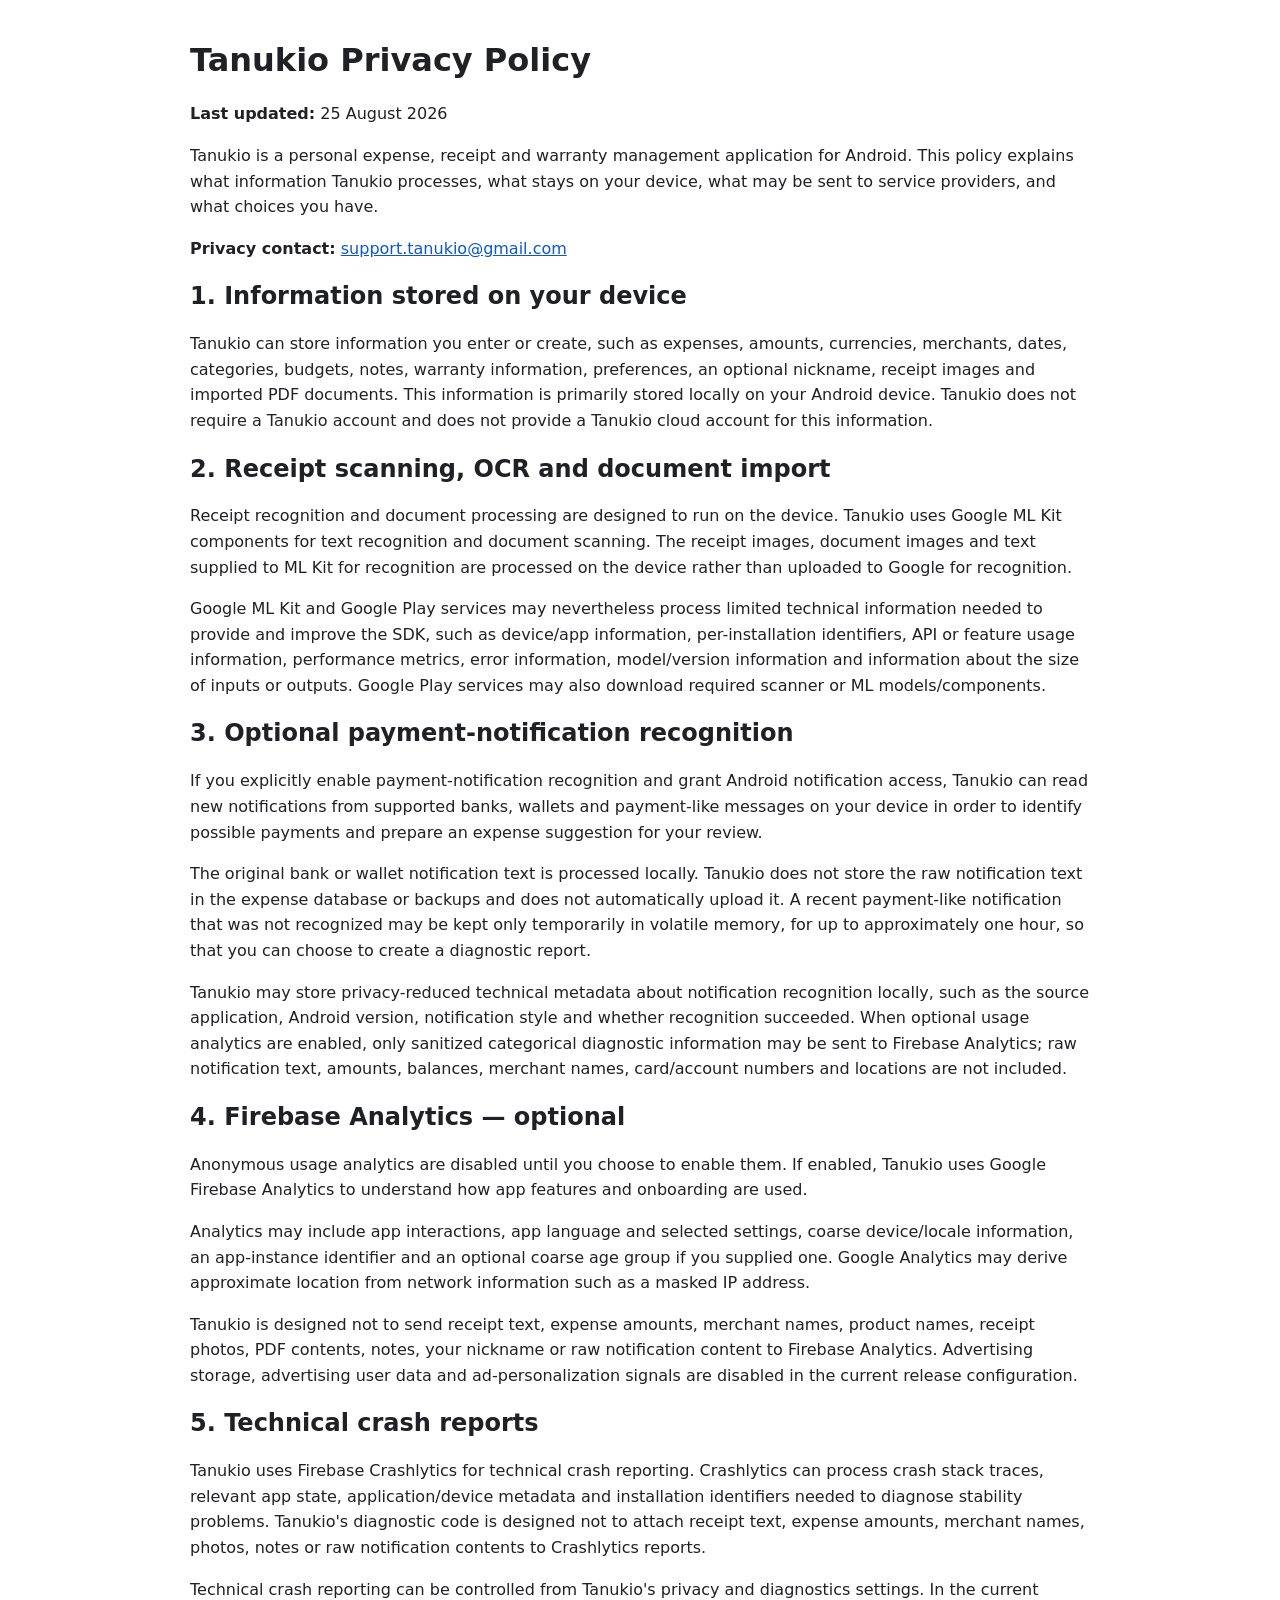
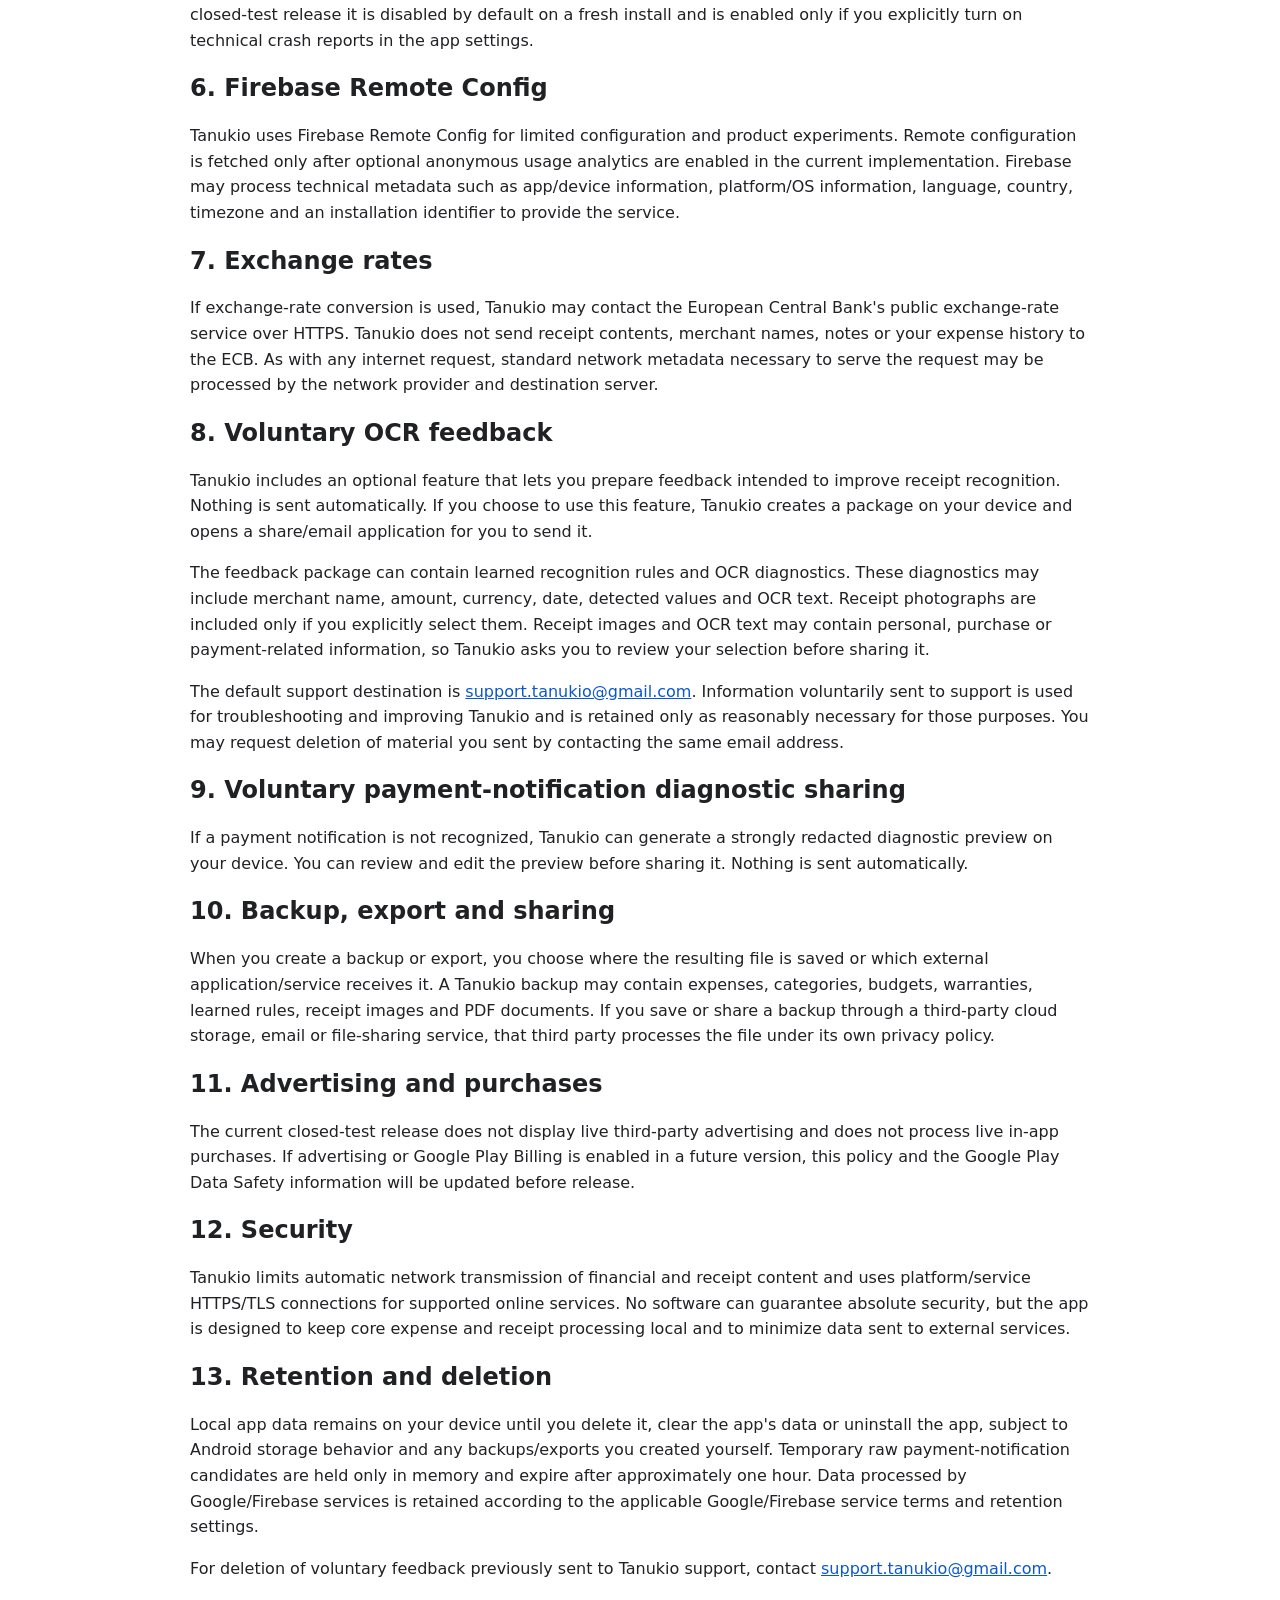
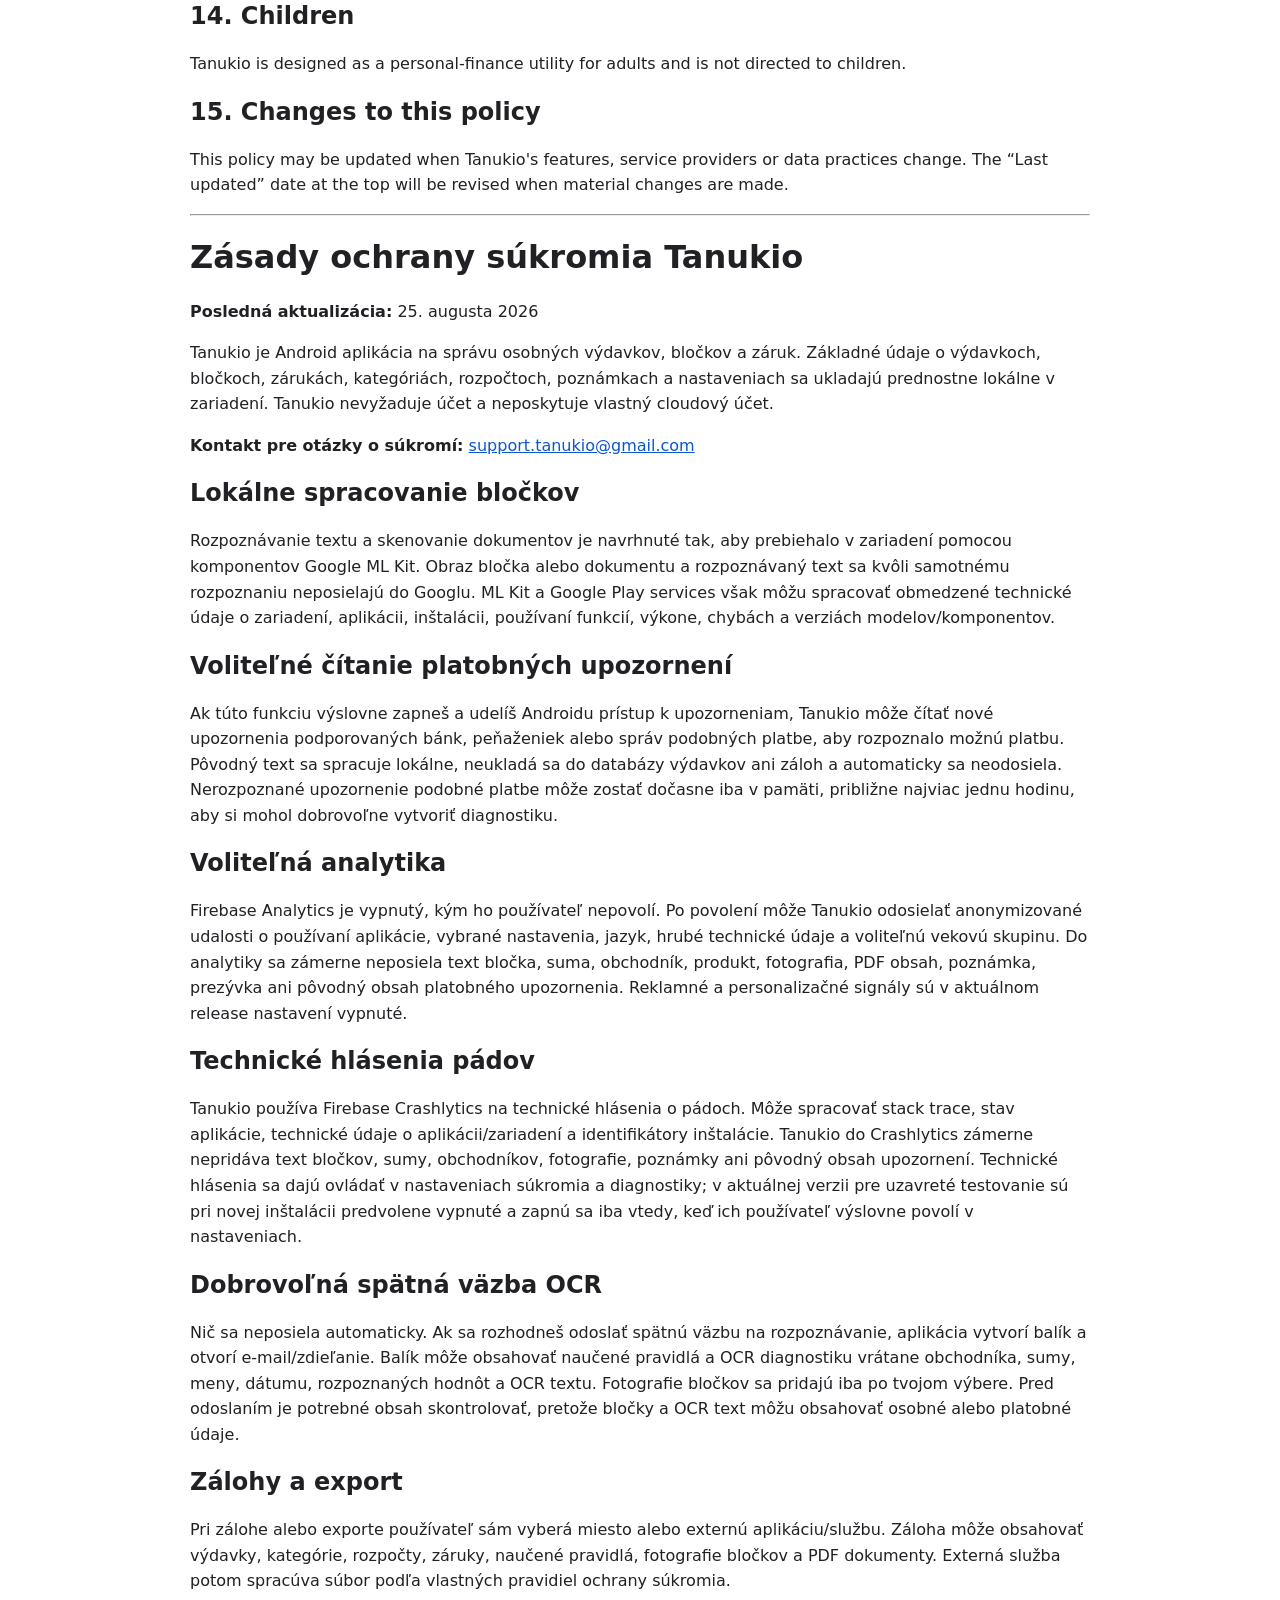
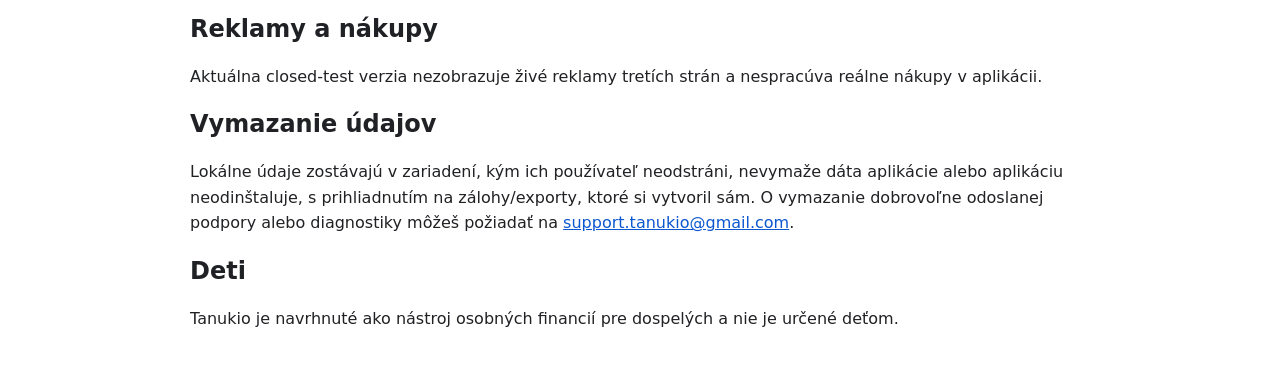
==== index.html @ be262b30 "Publish Tanukio privacy policy" ====
<!doctype html>
<html lang="en">
<head>
<meta charset="utf-8">
<meta name="viewport" content="width=device-width,initial-scale=1">
<title>Tanukio Privacy Policy</title>
<style>
body{font-family:system-ui,-apple-system,Segoe UI,Roboto,Arial,sans-serif;max-width:900px;margin:40px auto;padding:0 20px;line-height:1.6;color:#202124}
h1,h2{line-height:1.25}.note{background:#f4f6f8;border-radius:10px;padding:14px 16px}
small{color:#5f6368}a{color:#0b57d0}
</style>
</head>
<body>
<h1>Tanukio Privacy Policy</h1>
<p><strong>Last updated:</strong> 25 August 2026</p>

<p>Tanukio is a personal expense, receipt and warranty management application for Android. This policy explains what information Tanukio processes, what stays on your device, what may be sent to service providers, and what choices you have.</p>

<p><strong>Privacy contact:</strong> <a href="mailto:support.tanukio@gmail.com">support.tanukio@gmail.com</a></p>

<h2>1. Information stored on your device</h2>
<p>Tanukio can store information you enter or create, such as expenses, amounts, currencies, merchants, dates, categories, budgets, notes, warranty information, preferences, an optional nickname, receipt images and imported PDF documents. This information is primarily stored locally on your Android device. Tanukio does not require a Tanukio account and does not provide a Tanukio cloud account for this information.</p>

<h2>2. Receipt scanning, OCR and document import</h2>
<p>Receipt recognition and document processing are designed to run on the device. Tanukio uses Google ML Kit components for text recognition and document scanning. The receipt images, document images and text supplied to ML Kit for recognition are processed on the device rather than uploaded to Google for recognition.</p>
<p>Google ML Kit and Google Play services may nevertheless process limited technical information needed to provide and improve the SDK, such as device/app information, per-installation identifiers, API or feature usage information, performance metrics, error information, model/version information and information about the size of inputs or outputs. Google Play services may also download required scanner or ML models/components.</p>

<h2>3. Optional payment-notification recognition</h2>
<p>If you explicitly enable payment-notification recognition and grant Android notification access, Tanukio can read new notifications from supported banks, wallets and payment-like messages on your device in order to identify possible payments and prepare an expense suggestion for your review.</p>
<p>The original bank or wallet notification text is processed locally. Tanukio does not store the raw notification text in the expense database or backups and does not automatically upload it. A recent payment-like notification that was not recognized may be kept only temporarily in volatile memory, for up to approximately one hour, so that you can choose to create a diagnostic report.</p>
<p>Tanukio may store privacy-reduced technical metadata about notification recognition locally, such as the source application, Android version, notification style and whether recognition succeeded. When optional usage analytics are enabled, only sanitized categorical diagnostic information may be sent to Firebase Analytics; raw notification text, amounts, balances, merchant names, card/account numbers and locations are not included.</p>

<h2>4. Firebase Analytics — optional</h2>
<p>Anonymous usage analytics are disabled until you choose to enable them. If enabled, Tanukio uses Google Firebase Analytics to understand how app features and onboarding are used.</p>
<p>Analytics may include app interactions, app language and selected settings, coarse device/locale information, an app-instance identifier and an optional coarse age group if you supplied one. Google Analytics may derive approximate location from network information such as a masked IP address.</p>
<p>Tanukio is designed not to send receipt text, expense amounts, merchant names, product names, receipt photos, PDF contents, notes, your nickname or raw notification content to Firebase Analytics. Advertising storage, advertising user data and ad-personalization signals are disabled in the current release configuration.</p>

<h2>5. Technical crash reports</h2>
<p>Tanukio uses Firebase Crashlytics for technical crash reporting. Crashlytics can process crash stack traces, relevant app state, application/device metadata and installation identifiers needed to diagnose stability problems. Tanukio's diagnostic code is designed not to attach receipt text, expense amounts, merchant names, photos, notes or raw notification contents to Crashlytics reports.</p>
<p>Technical crash reporting can be controlled from Tanukio's privacy and diagnostics settings. In the current closed-test release it is disabled by default on a fresh install and is enabled only if you explicitly turn on technical crash reports in the app settings.</p>

<h2>6. Firebase Remote Config</h2>
<p>Tanukio uses Firebase Remote Config for limited configuration and product experiments. Remote configuration is fetched only after optional anonymous usage analytics are enabled in the current implementation. Firebase may process technical metadata such as app/device information, platform/OS information, language, country, timezone and an installation identifier to provide the service.</p>

<h2>7. Exchange rates</h2>
<p>If exchange-rate conversion is used, Tanukio may contact the European Central Bank's public exchange-rate service over HTTPS. Tanukio does not send receipt contents, merchant names, notes or your expense history to the ECB. As with any internet request, standard network metadata necessary to serve the request may be processed by the network provider and destination server.</p>

<h2>8. Voluntary OCR feedback</h2>
<p>Tanukio includes an optional feature that lets you prepare feedback intended to improve receipt recognition. Nothing is sent automatically. If you choose to use this feature, Tanukio creates a package on your device and opens a share/email application for you to send it.</p>
<p>The feedback package can contain learned recognition rules and OCR diagnostics. These diagnostics may include merchant name, amount, currency, date, detected values and OCR text. Receipt photographs are included only if you explicitly select them. Receipt images and OCR text may contain personal, purchase or payment-related information, so Tanukio asks you to review your selection before sharing it.</p>
<p>The default support destination is <a href="mailto:support.tanukio@gmail.com">support.tanukio@gmail.com</a>. Information voluntarily sent to support is used for troubleshooting and improving Tanukio and is retained only as reasonably necessary for those purposes. You may request deletion of material you sent by contacting the same email address.</p>

<h2>9. Voluntary payment-notification diagnostic sharing</h2>
<p>If a payment notification is not recognized, Tanukio can generate a strongly redacted diagnostic preview on your device. You can review and edit the preview before sharing it. Nothing is sent automatically.</p>

<h2>10. Backup, export and sharing</h2>
<p>When you create a backup or export, you choose where the resulting file is saved or which external application/service receives it. A Tanukio backup may contain expenses, categories, budgets, warranties, learned rules, receipt images and PDF documents. If you save or share a backup through a third-party cloud storage, email or file-sharing service, that third party processes the file under its own privacy policy.</p>

<h2>11. Advertising and purchases</h2>
<p>The current closed-test release does not display live third-party advertising and does not process live in-app purchases. If advertising or Google Play Billing is enabled in a future version, this policy and the Google Play Data Safety information will be updated before release.</p>

<h2>12. Security</h2>
<p>Tanukio limits automatic network transmission of financial and receipt content and uses platform/service HTTPS/TLS connections for supported online services. No software can guarantee absolute security, but the app is designed to keep core expense and receipt processing local and to minimize data sent to external services.</p>

<h2>13. Retention and deletion</h2>
<p>Local app data remains on your device until you delete it, clear the app's data or uninstall the app, subject to Android storage behavior and any backups/exports you created yourself. Temporary raw payment-notification candidates are held only in memory and expire after approximately one hour. Data processed by Google/Firebase services is retained according to the applicable Google/Firebase service terms and retention settings.</p>
<p>For deletion of voluntary feedback previously sent to Tanukio support, contact <a href="mailto:support.tanukio@gmail.com">support.tanukio@gmail.com</a>.</p>

<h2>14. Children</h2>
<p>Tanukio is designed as a personal-finance utility for adults and is not directed to children.</p>

<h2>15. Changes to this policy</h2>
<p>This policy may be updated when Tanukio's features, service providers or data practices change. The “Last updated” date at the top will be revised when material changes are made.</p>

<hr>

<h1 lang="sk">Zásady ochrany súkromia Tanukio</h1>
<p lang="sk"><strong>Posledná aktualizácia:</strong> 25. augusta 2026</p>
<p lang="sk">Tanukio je Android aplikácia na správu osobných výdavkov, bločkov a záruk. Základné údaje o výdavkoch, bločkoch, zárukách, kategóriách, rozpočtoch, poznámkach a nastaveniach sa ukladajú prednostne lokálne v zariadení. Tanukio nevyžaduje účet a neposkytuje vlastný cloudový účet.</p>
<p lang="sk"><strong>Kontakt pre otázky o súkromí:</strong> <a href="mailto:support.tanukio@gmail.com">support.tanukio@gmail.com</a></p>

<h2 lang="sk">Lokálne spracovanie bločkov</h2>
<p lang="sk">Rozpoznávanie textu a skenovanie dokumentov je navrhnuté tak, aby prebiehalo v zariadení pomocou komponentov Google ML Kit. Obraz bločka alebo dokumentu a rozpoznávaný text sa kvôli samotnému rozpoznaniu neposielajú do Googlu. ML Kit a Google Play services však môžu spracovať obmedzené technické údaje o zariadení, aplikácii, inštalácii, používaní funkcií, výkone, chybách a verziách modelov/komponentov.</p>

<h2 lang="sk">Voliteľné čítanie platobných upozornení</h2>
<p lang="sk">Ak túto funkciu výslovne zapneš a udelíš Androidu prístup k upozorneniam, Tanukio môže čítať nové upozornenia podporovaných bánk, peňaženiek alebo správ podobných platbe, aby rozpoznalo možnú platbu. Pôvodný text sa spracuje lokálne, neukladá sa do databázy výdavkov ani záloh a automaticky sa neodosiela. Nerozpoznané upozornenie podobné platbe môže zostať dočasne iba v pamäti, približne najviac jednu hodinu, aby si mohol dobrovoľne vytvoriť diagnostiku.</p>

<h2 lang="sk">Voliteľná analytika</h2>
<p lang="sk">Firebase Analytics je vypnutý, kým ho používateľ nepovolí. Po povolení môže Tanukio odosielať anonymizované udalosti o používaní aplikácie, vybrané nastavenia, jazyk, hrubé technické údaje a voliteľnú vekovú skupinu. Do analytiky sa zámerne neposiela text bločka, suma, obchodník, produkt, fotografia, PDF obsah, poznámka, prezývka ani pôvodný obsah platobného upozornenia. Reklamné a personalizačné signály sú v aktuálnom release nastavení vypnuté.</p>

<h2 lang="sk">Technické hlásenia pádov</h2>
<p lang="sk">Tanukio používa Firebase Crashlytics na technické hlásenia o pádoch. Môže spracovať stack trace, stav aplikácie, technické údaje o aplikácii/zariadení a identifikátory inštalácie. Tanukio do Crashlytics zámerne nepridáva text bločkov, sumy, obchodníkov, fotografie, poznámky ani pôvodný obsah upozornení. Technické hlásenia sa dajú ovládať v nastaveniach súkromia a diagnostiky; v aktuálnej verzii pre uzavreté testovanie sú pri novej inštalácii predvolene vypnuté a zapnú sa iba vtedy, keď ich používateľ výslovne povolí v nastaveniach.</p>

<h2 lang="sk">Dobrovoľná spätná väzba OCR</h2>
<p lang="sk">Nič sa neposiela automaticky. Ak sa rozhodneš odoslať spätnú väzbu na rozpoznávanie, aplikácia vytvorí balík a otvorí e-mail/zdieľanie. Balík môže obsahovať naučené pravidlá a OCR diagnostiku vrátane obchodníka, sumy, meny, dátumu, rozpoznaných hodnôt a OCR textu. Fotografie bločkov sa pridajú iba po tvojom výbere. Pred odoslaním je potrebné obsah skontrolovať, pretože bločky a OCR text môžu obsahovať osobné alebo platobné údaje.</p>

<h2 lang="sk">Zálohy a export</h2>
<p lang="sk">Pri zálohe alebo exporte používateľ sám vyberá miesto alebo externú aplikáciu/službu. Záloha môže obsahovať výdavky, kategórie, rozpočty, záruky, naučené pravidlá, fotografie bločkov a PDF dokumenty. Externá služba potom spracúva súbor podľa vlastných pravidiel ochrany súkromia.</p>

<h2 lang="sk">Reklamy a nákupy</h2>
<p lang="sk">Aktuálna closed-test verzia nezobrazuje živé reklamy tretích strán a nespracúva reálne nákupy v aplikácii.</p>

<h2 lang="sk">Vymazanie údajov</h2>
<p lang="sk">Lokálne údaje zostávajú v zariadení, kým ich používateľ neodstráni, nevymaže dáta aplikácie alebo aplikáciu neodinštaluje, s prihliadnutím na zálohy/exporty, ktoré si vytvoril sám. O vymazanie dobrovoľne odoslanej podpory alebo diagnostiky môžeš požiadať na <a href="mailto:support.tanukio@gmail.com">support.tanukio@gmail.com</a>.</p>

<h2 lang="sk">Deti</h2>
<p lang="sk">Tanukio je navrhnuté ako nástroj osobných financií pre dospelých a nie je určené deťom.</p>
</body>
</html>
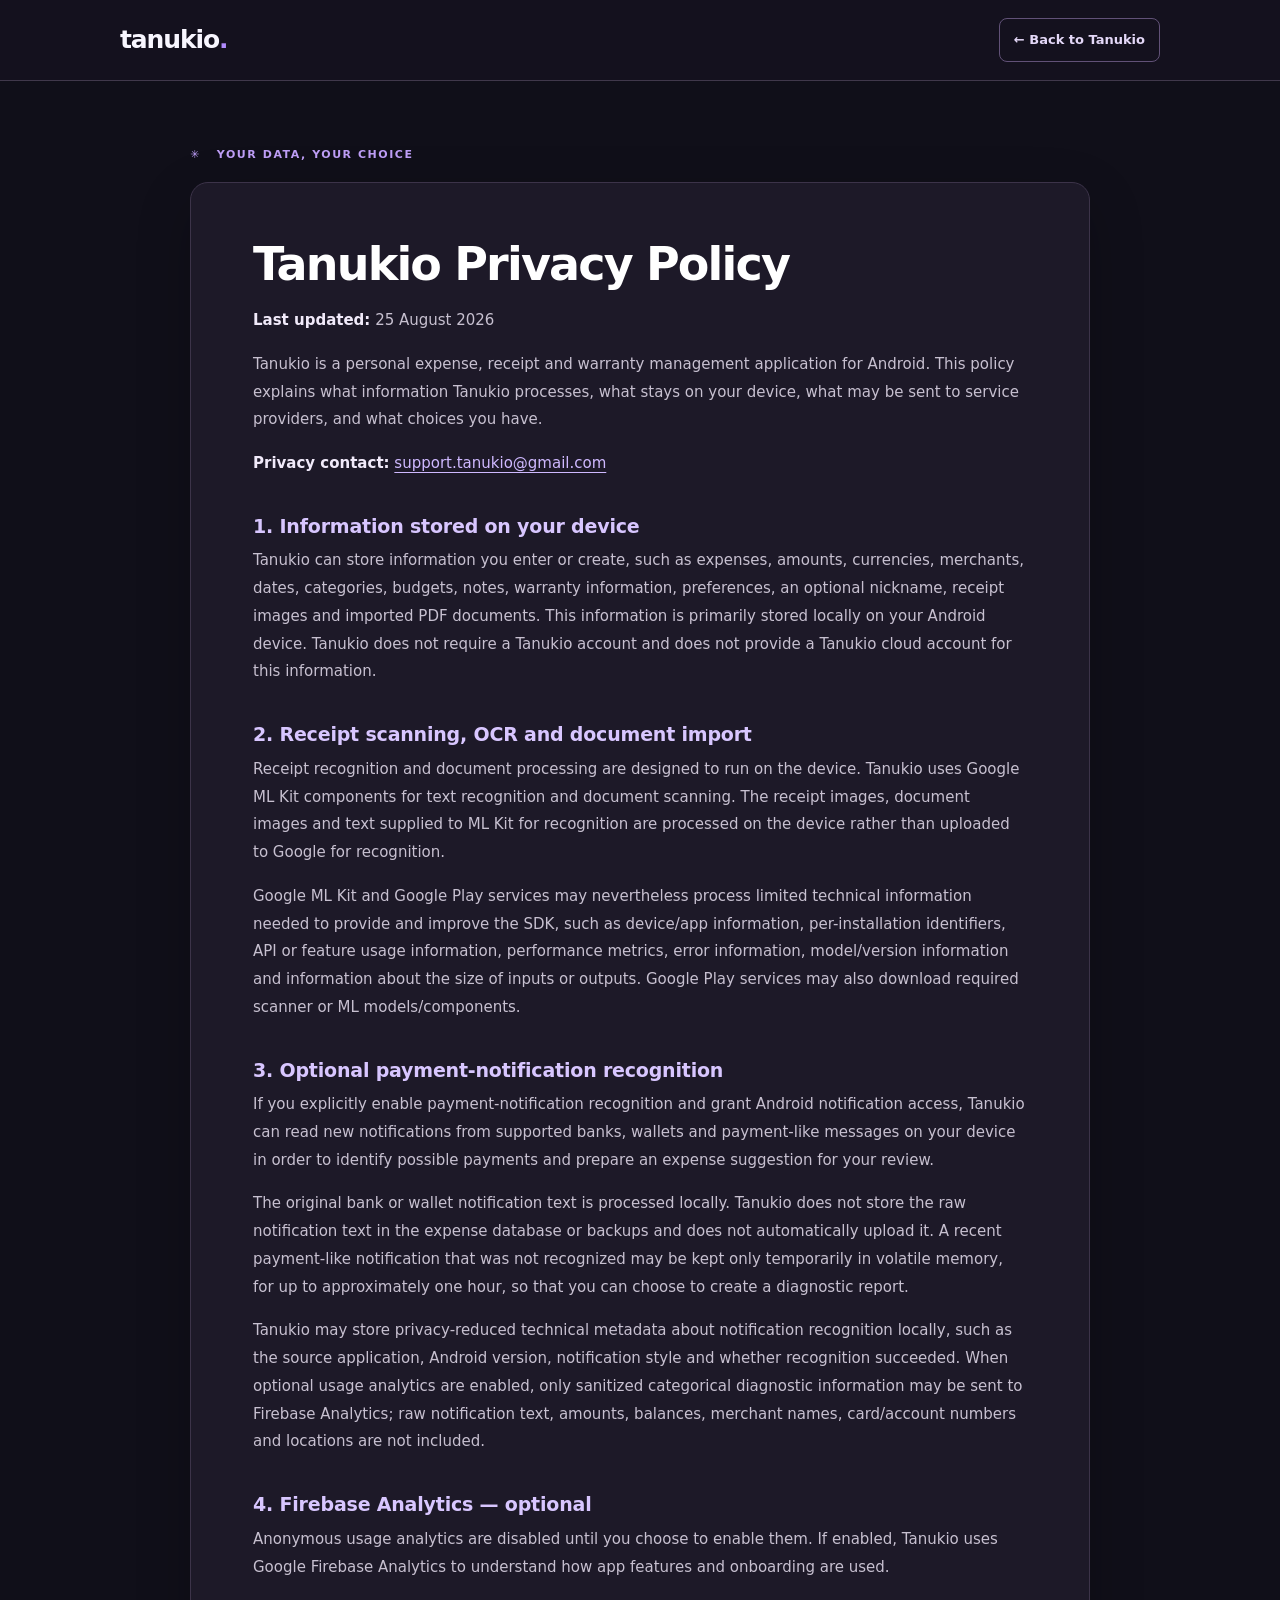
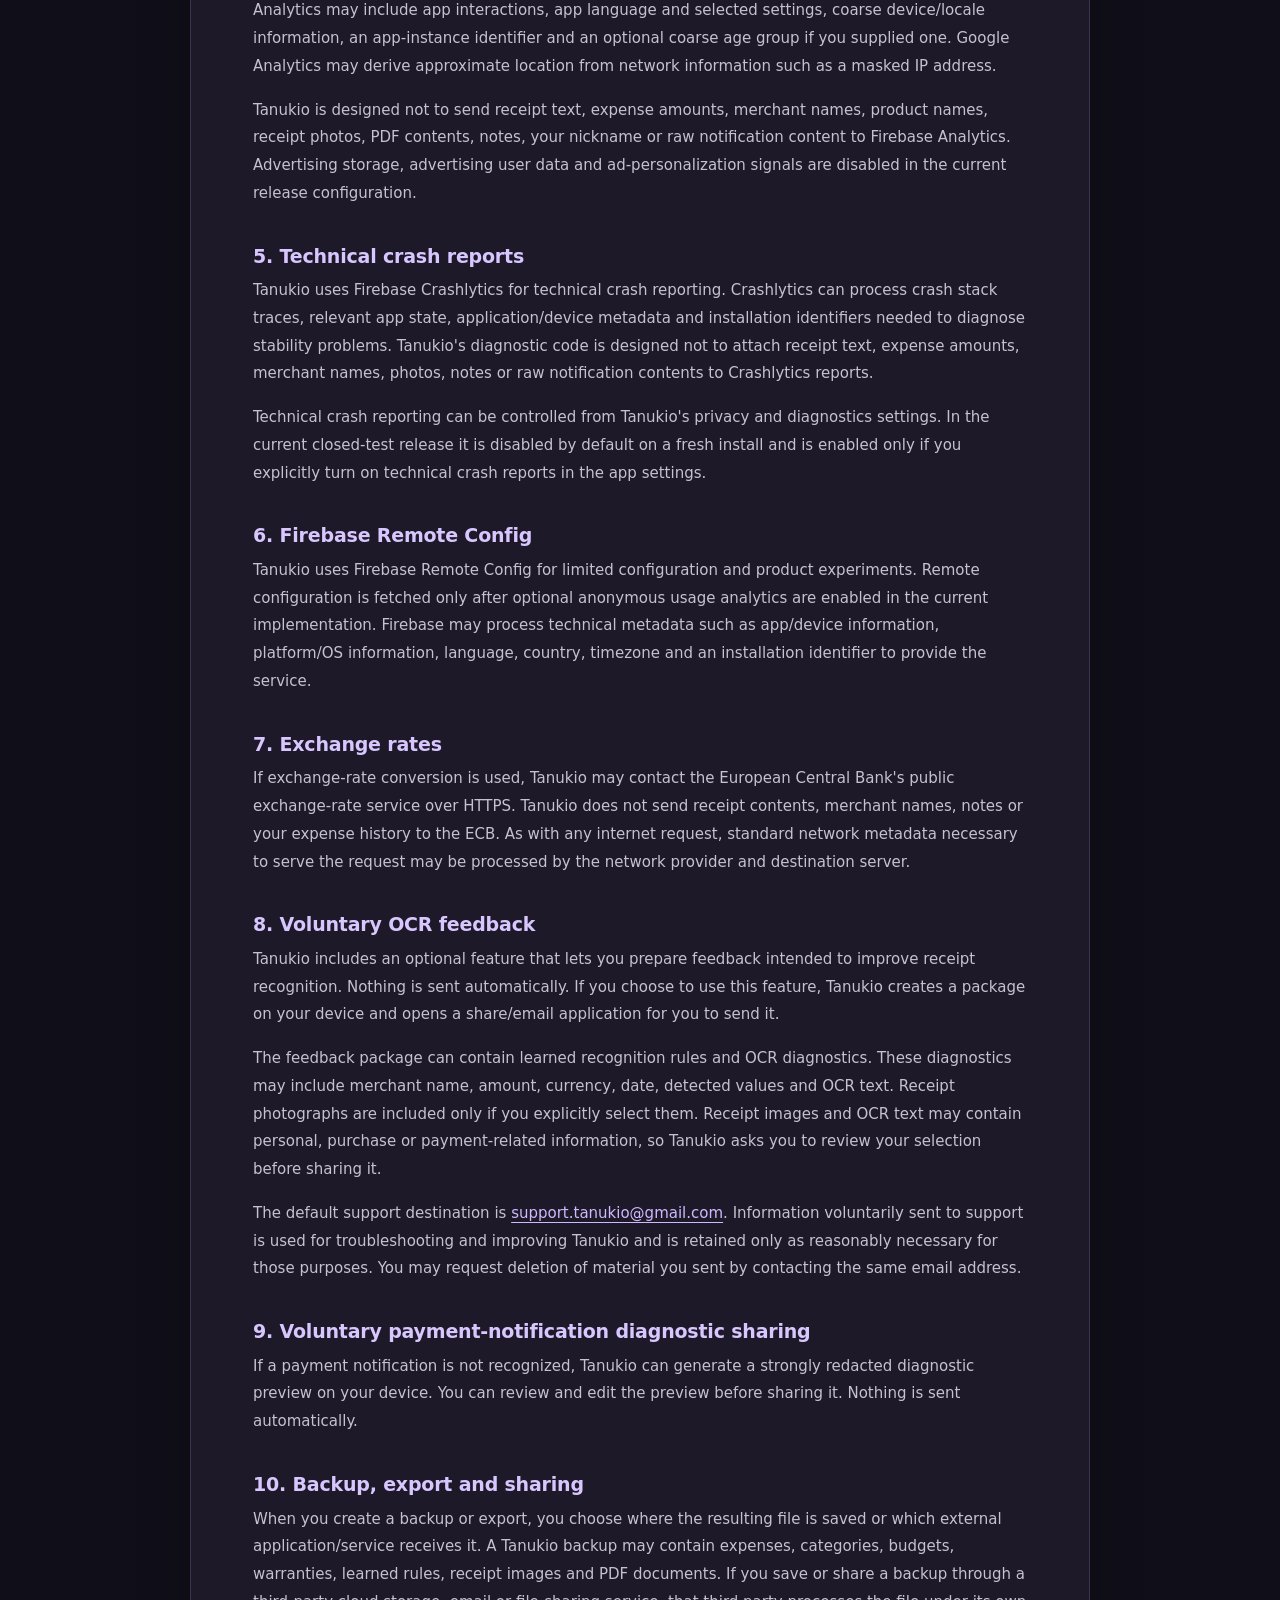
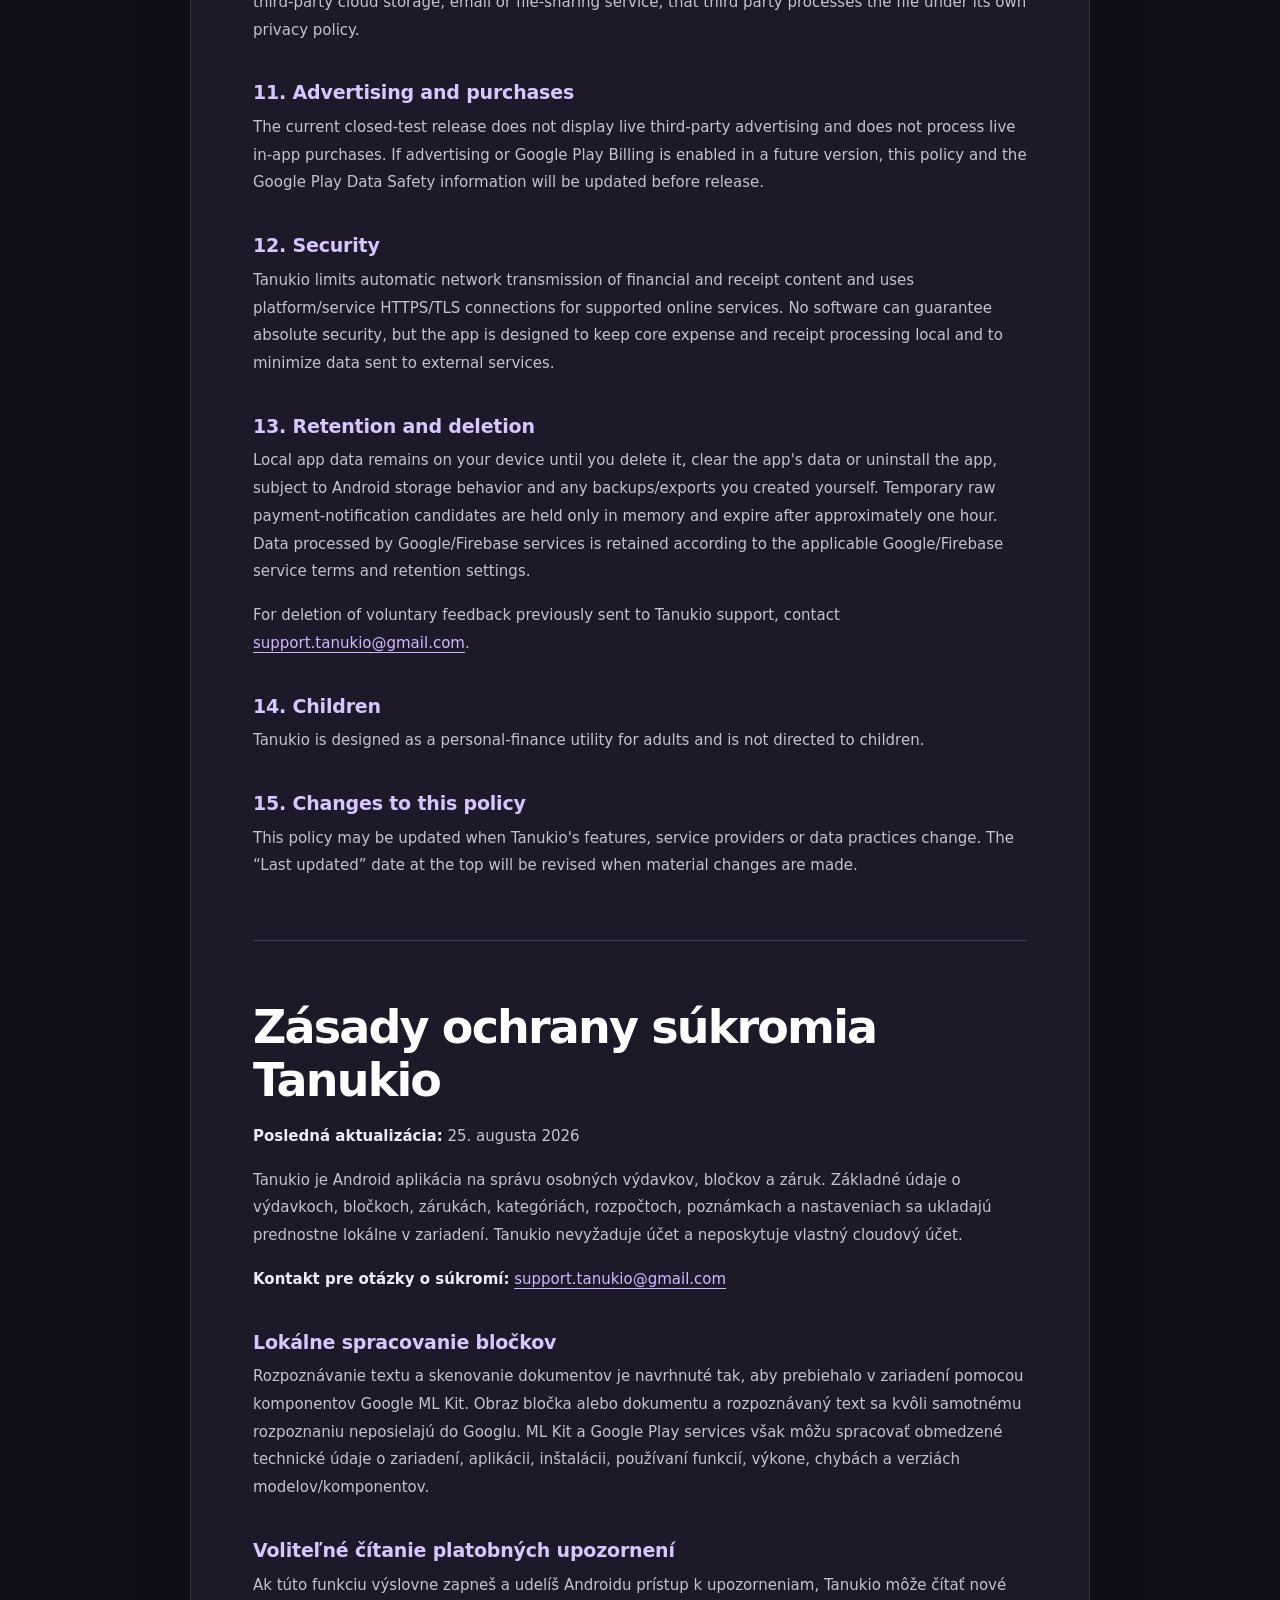
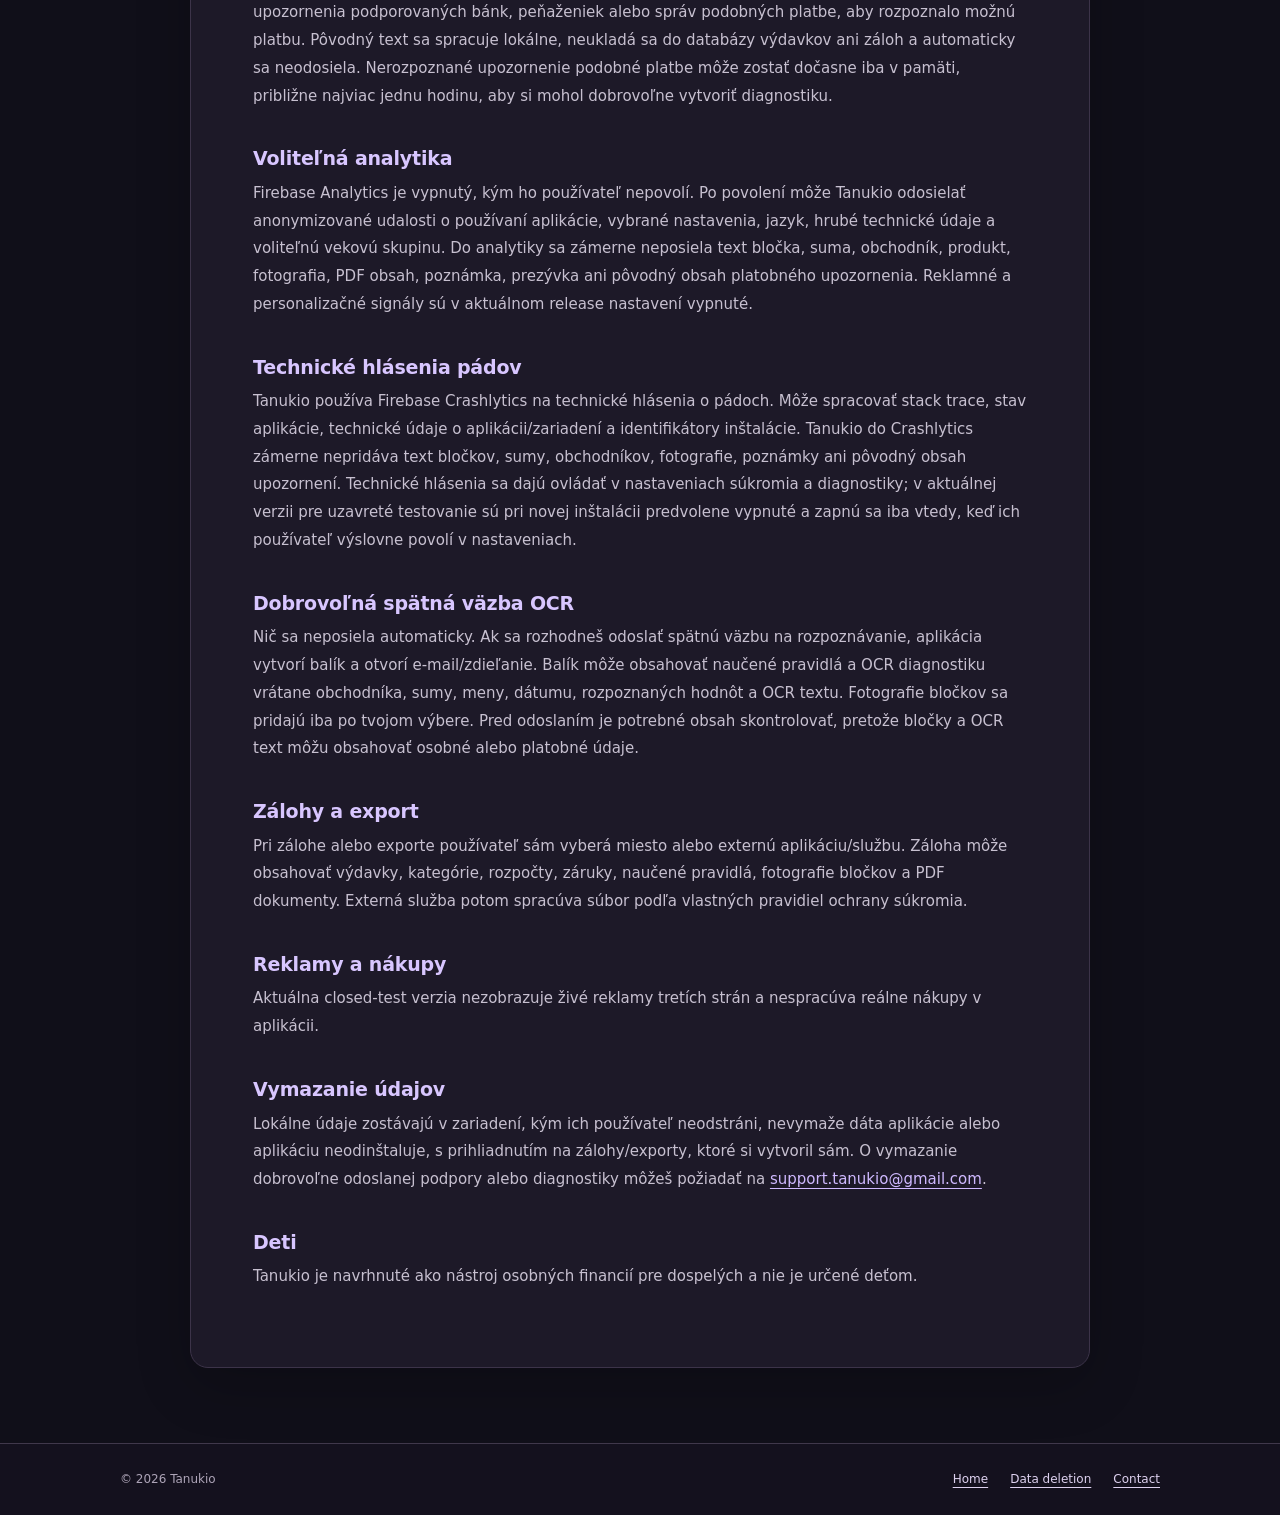
==== commit 37c71f2f: "Publish Tanukio website and refresh privacy styling" ====
--- a/index.html
+++ b/index.html
@@ -4,13 +4,39 @@
 <meta charset="utf-8">
 <meta name="viewport" content="width=device-width,initial-scale=1">
 <title>Tanukio Privacy Policy</title>
+<meta name="theme-color" content="#100f19">
+<meta name="description" content="Learn how Tanukio handles personal data, receipt scanning, backups and privacy controls.">
+<link rel="canonical" href="https://radobelan-rgb.github.io/tanukio-privacy/">
 <style>
-body{font-family:system-ui,-apple-system,Segoe UI,Roboto,Arial,sans-serif;max-width:900px;margin:40px auto;padding:0 20px;line-height:1.6;color:#202124}
-h1,h2{line-height:1.25}.note{background:#f4f6f8;border-radius:10px;padding:14px 16px}
-small{color:#5f6368}a{color:#0b57d0}
+:root{color-scheme:dark;--bg:#100f19;--panel:#1d1928;--ink:#f5f3fa;--muted:#c7c0d0;--accent:#b394f5;--line:#40384b}
+*{box-sizing:border-box}
+html{scroll-behavior:smooth}
+body{margin:0;background:var(--bg);color:var(--ink);font-family:system-ui,-apple-system,Segoe UI,Roboto,Arial,sans-serif;line-height:1.75;-webkit-font-smoothing:antialiased}
+a{color:#cfb9ff;text-underline-offset:4px}a:hover{color:#e9ddff}
+a:focus-visible{outline:3px solid #cbb1ff;outline-offset:4px}
+.skip-link{position:absolute;top:-80px;left:16px;padding:12px;background:#fff;color:#171123;z-index:3}.skip-link:focus{top:12px}
+.topbar{border-bottom:1px solid var(--line);background:#14111e}
+.topbar-inner{max-width:1100px;margin:auto;min-height:80px;padding:0 30px;display:flex;align-items:center;justify-content:space-between;gap:20px}
+.brand{color:#f8f6ff;text-decoration:none;font-weight:800;font-size:25px;letter-spacing:-1.1px}.brand span{color:#b18bfd}
+.back{font-size:13px;font-weight:700;color:#e4d8f8;text-decoration:none;border:1px solid #615177;border-radius:8px;padding:10px 14px;white-space:nowrap}.back:hover{background:#352846}
+.legal-label{max-width:960px;margin:64px auto 18px;padding:0 30px;color:#bd9df5;font-size:11px;font-weight:800;letter-spacing:.14em;text-transform:uppercase}
+main{max-width:900px;margin:0 auto 75px;padding:55px 62px 60px;background:var(--panel);border:1px solid #3c3349;border-radius:18px;box-shadow:0 18px 55px #0003}
+main h1{font-size:clamp(32px,5vw,46px);line-height:1.15;letter-spacing:-.04em;margin:0 0 16px;color:#fff}
+main h2{font-size:19px;line-height:1.4;letter-spacing:-.01em;margin:35px 0 8px;color:#d8c6ff}
+main p, main li{font-size:15px;color:var(--muted);line-height:1.85}
+main p{margin:0 0 16px}main strong{color:#f1eafa}
+main hr{border:0;border-top:1px solid #4a3e59;margin:60px 0}
+main small{color:#c7c0d0}.note{background:#30283c;border-radius:10px;padding:14px 16px}
+footer{border-top:1px solid var(--line);background:#14111e}footer div{max-width:1100px;margin:auto;padding:25px 30px;display:flex;align-items:center;justify-content:space-between;gap:16px;color:#ada4b7;font-size:12px}footer nav{display:flex;gap:22px;flex-wrap:wrap}footer a{color:#ddd1ef}
+@media(max-width:650px){.topbar-inner{min-height:70px;padding:0 20px}.brand{font-size:23px}.legal-label{margin-top:40px;padding:0 20px}main{margin:0 14px 50px;padding:32px 22px 38px;border-radius:14px}main h2{font-size:18px}main p,main li{font-size:15px}footer div{padding:22px 20px;align-items:flex-start;flex-direction:column}.back{font-size:12px;padding:9px 11px}}
+@media(prefers-reduced-motion:reduce){html{scroll-behavior:auto}}
 </style>
 </head>
 <body>
+<a class="skip-link" href="#legal-content">Skip to privacy policy</a>
+<header class="topbar"><div class="topbar-inner"><a class="brand" href="app/" aria-label="Tanukio home">tanukio<span>.</span></a><a class="back" href="app/">← Back to Tanukio</a></div></header>
+<div class="legal-label">✳ &nbsp; Your data, your choice</div>
+<main id="legal-content">
 <h1>Tanukio Privacy Policy</h1>
 <p><strong>Last updated:</strong> 25 August 2026</p>
 
@@ -105,5 +131,7 @@
 
 <h2 lang="sk">Deti</h2>
 <p lang="sk">Tanukio je navrhnuté ako nástroj osobných financií pre dospelých a nie je určené deťom.</p>
+</main>
+<footer><div><span>© 2026 Tanukio</span><nav aria-label="Legal links"><a href="app/">Home</a><a href="delete-data/">Data deletion</a><a href="mailto:support.tanukio@gmail.com">Contact</a></nav></div></footer>
 </body>
 </html>
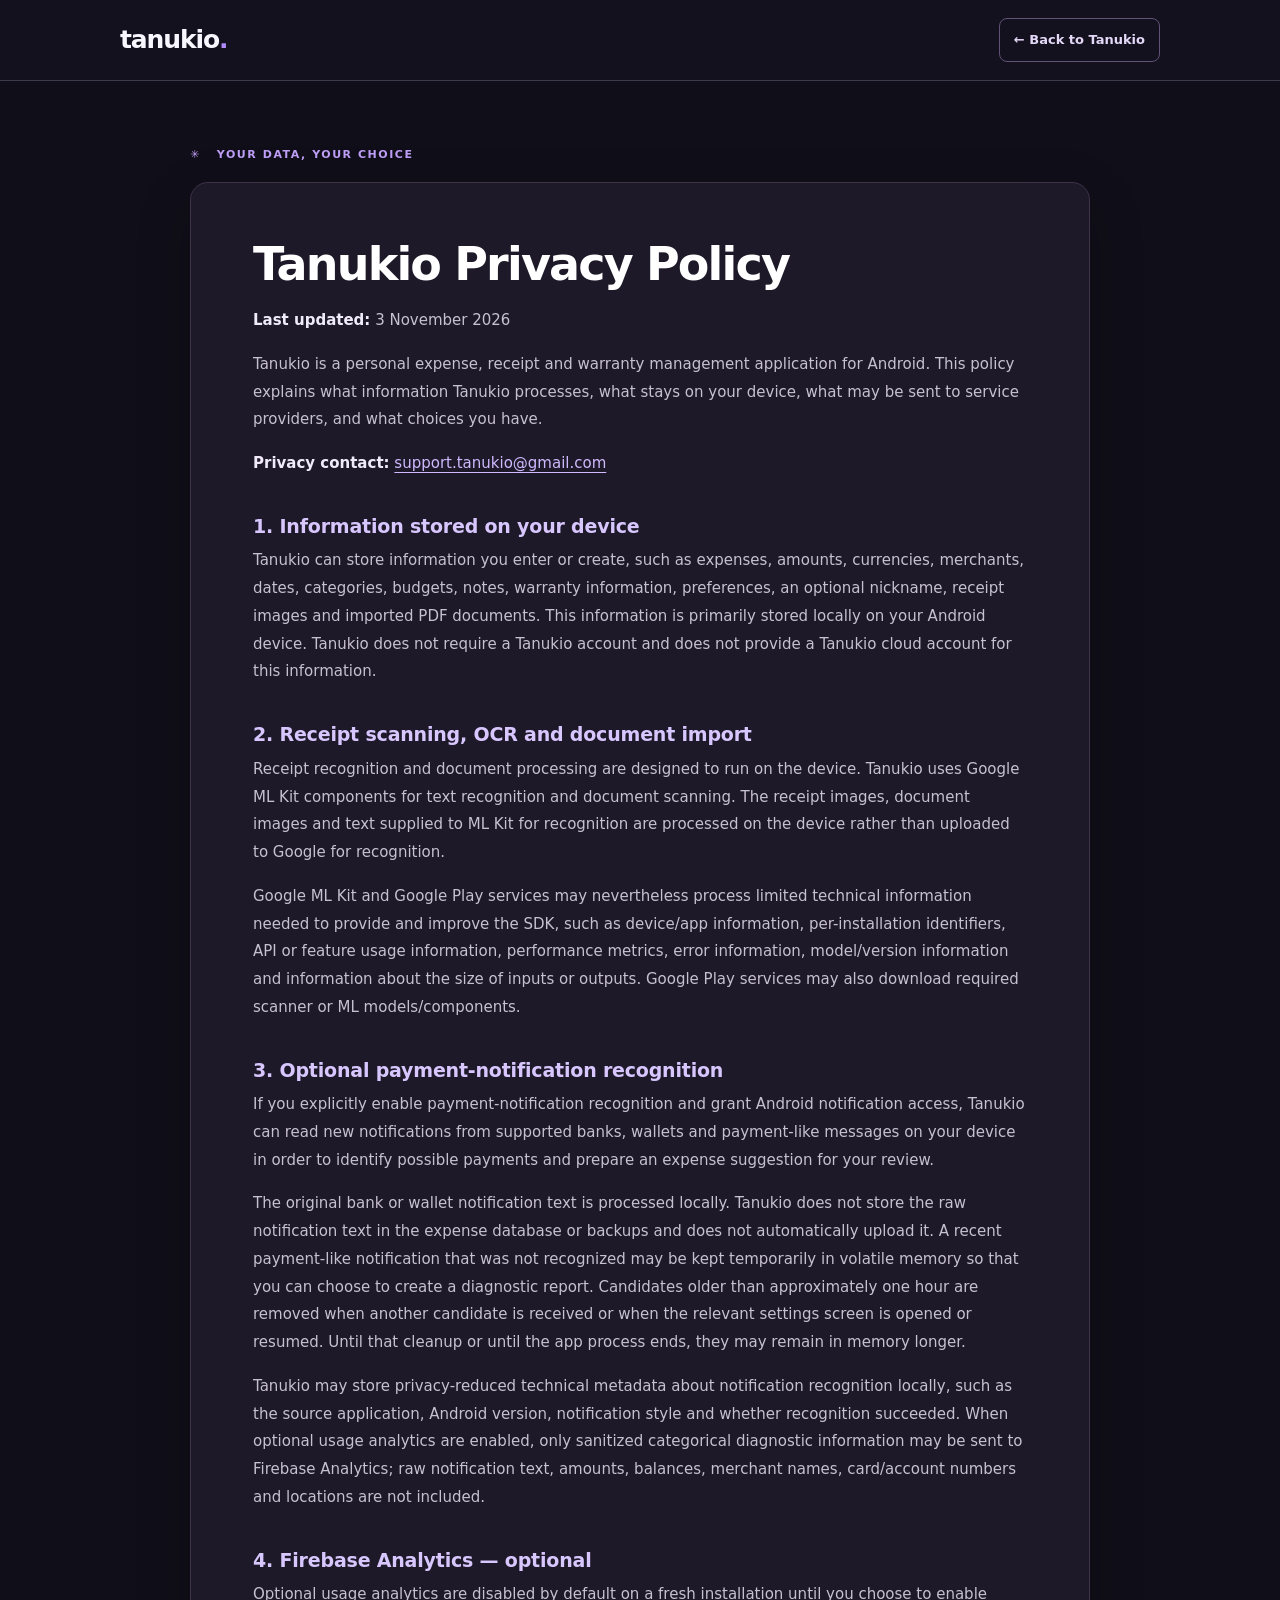
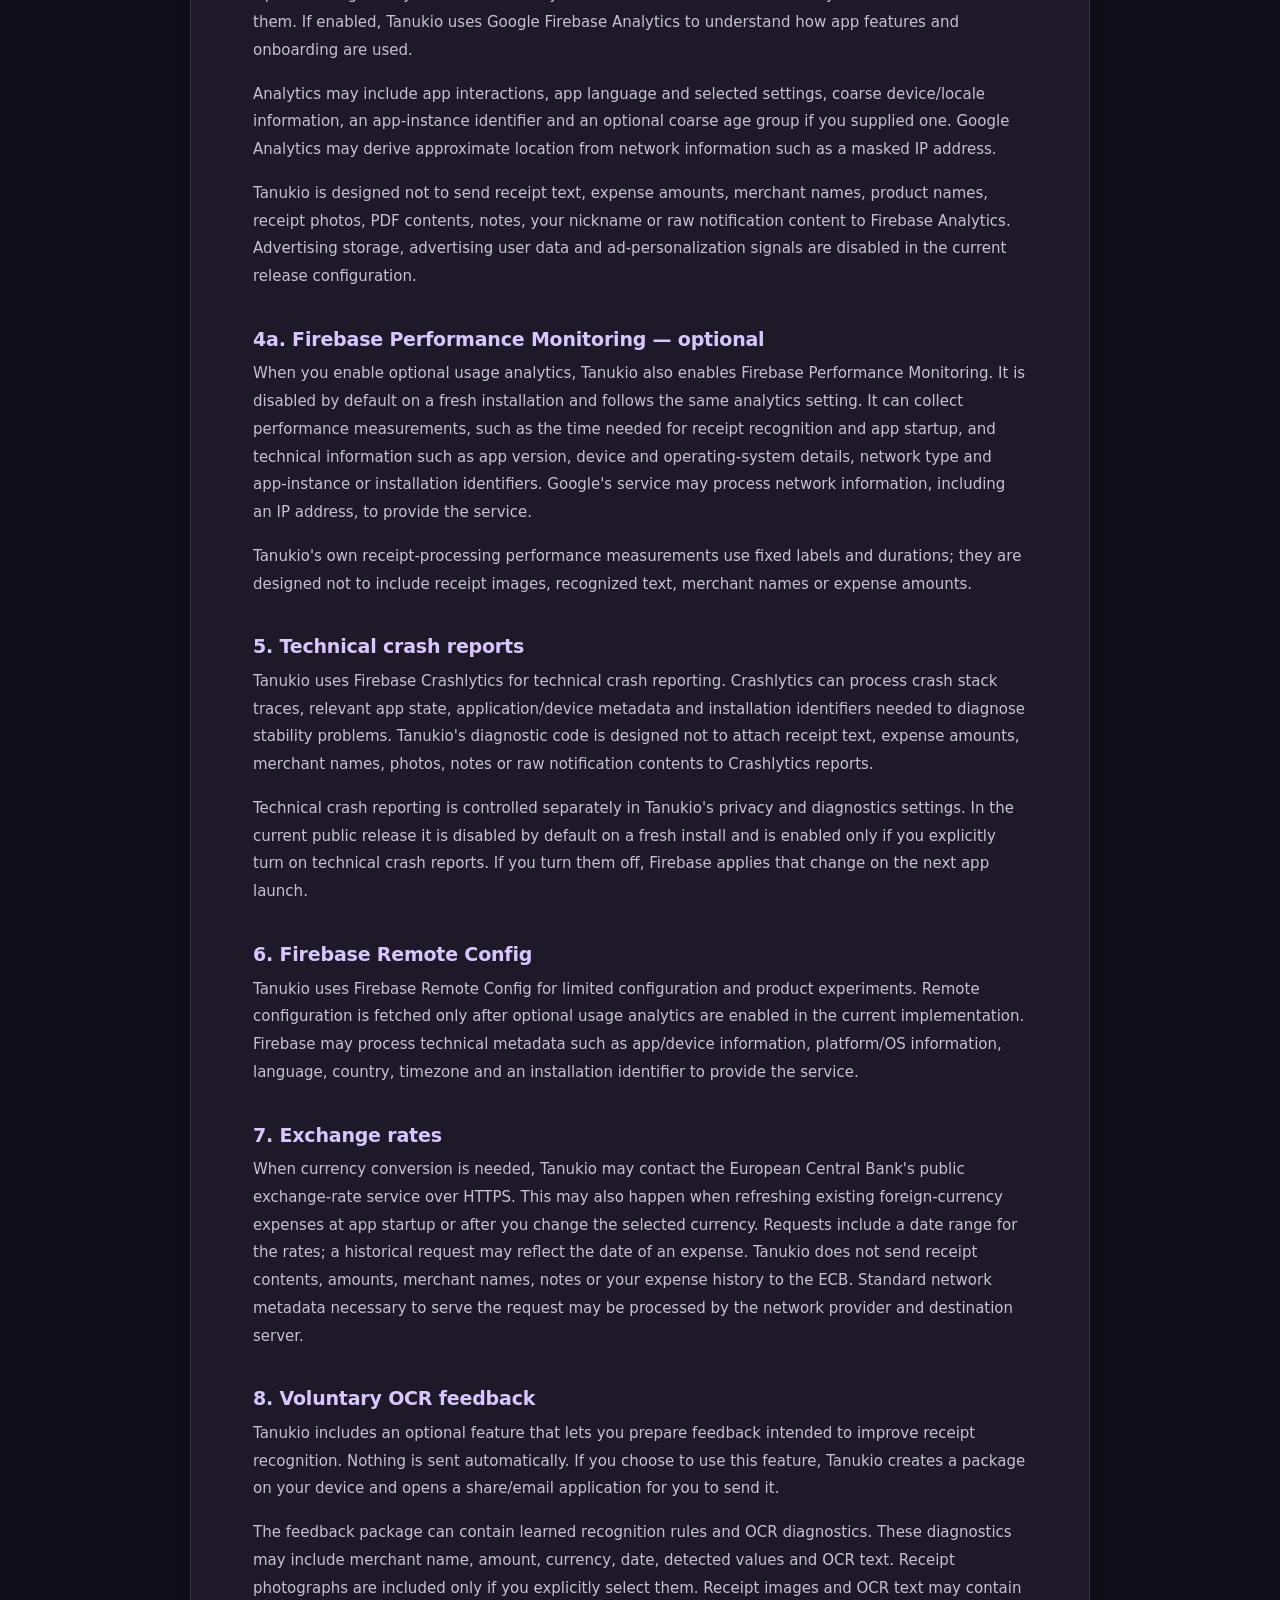
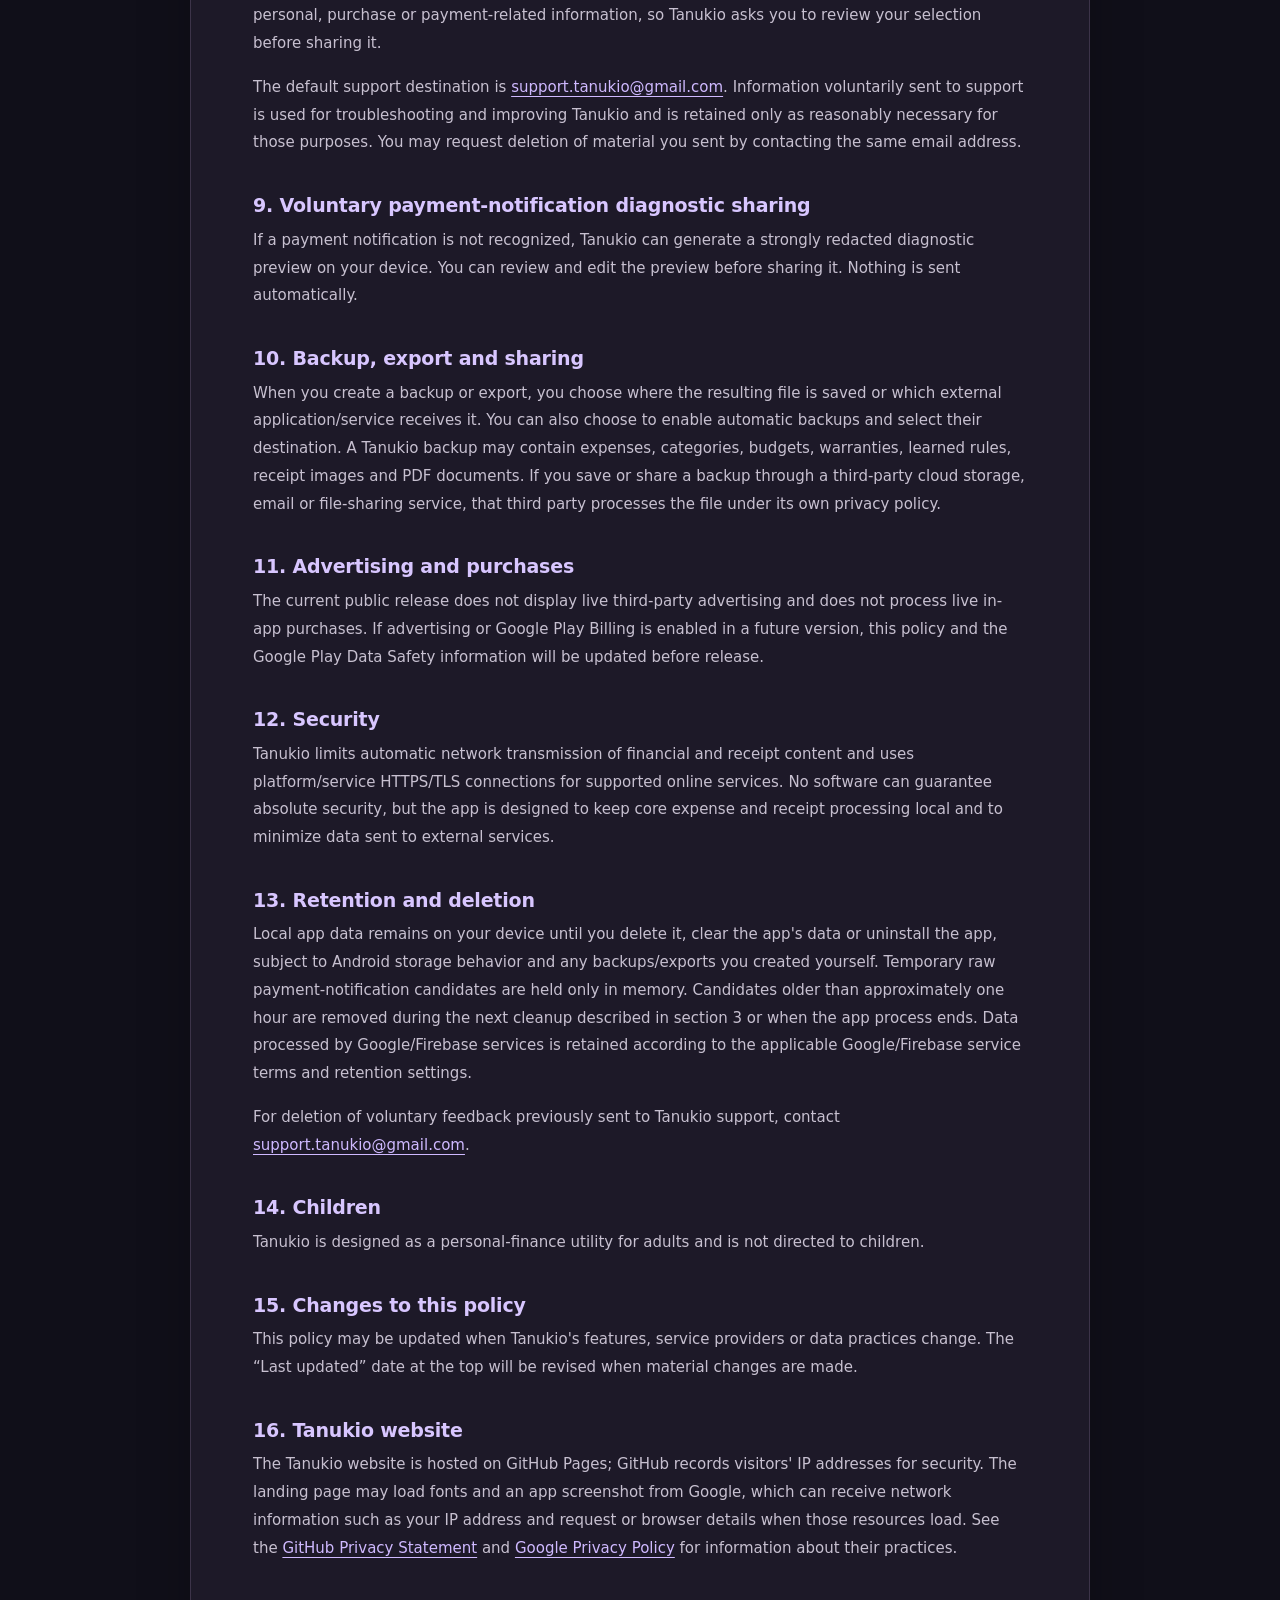
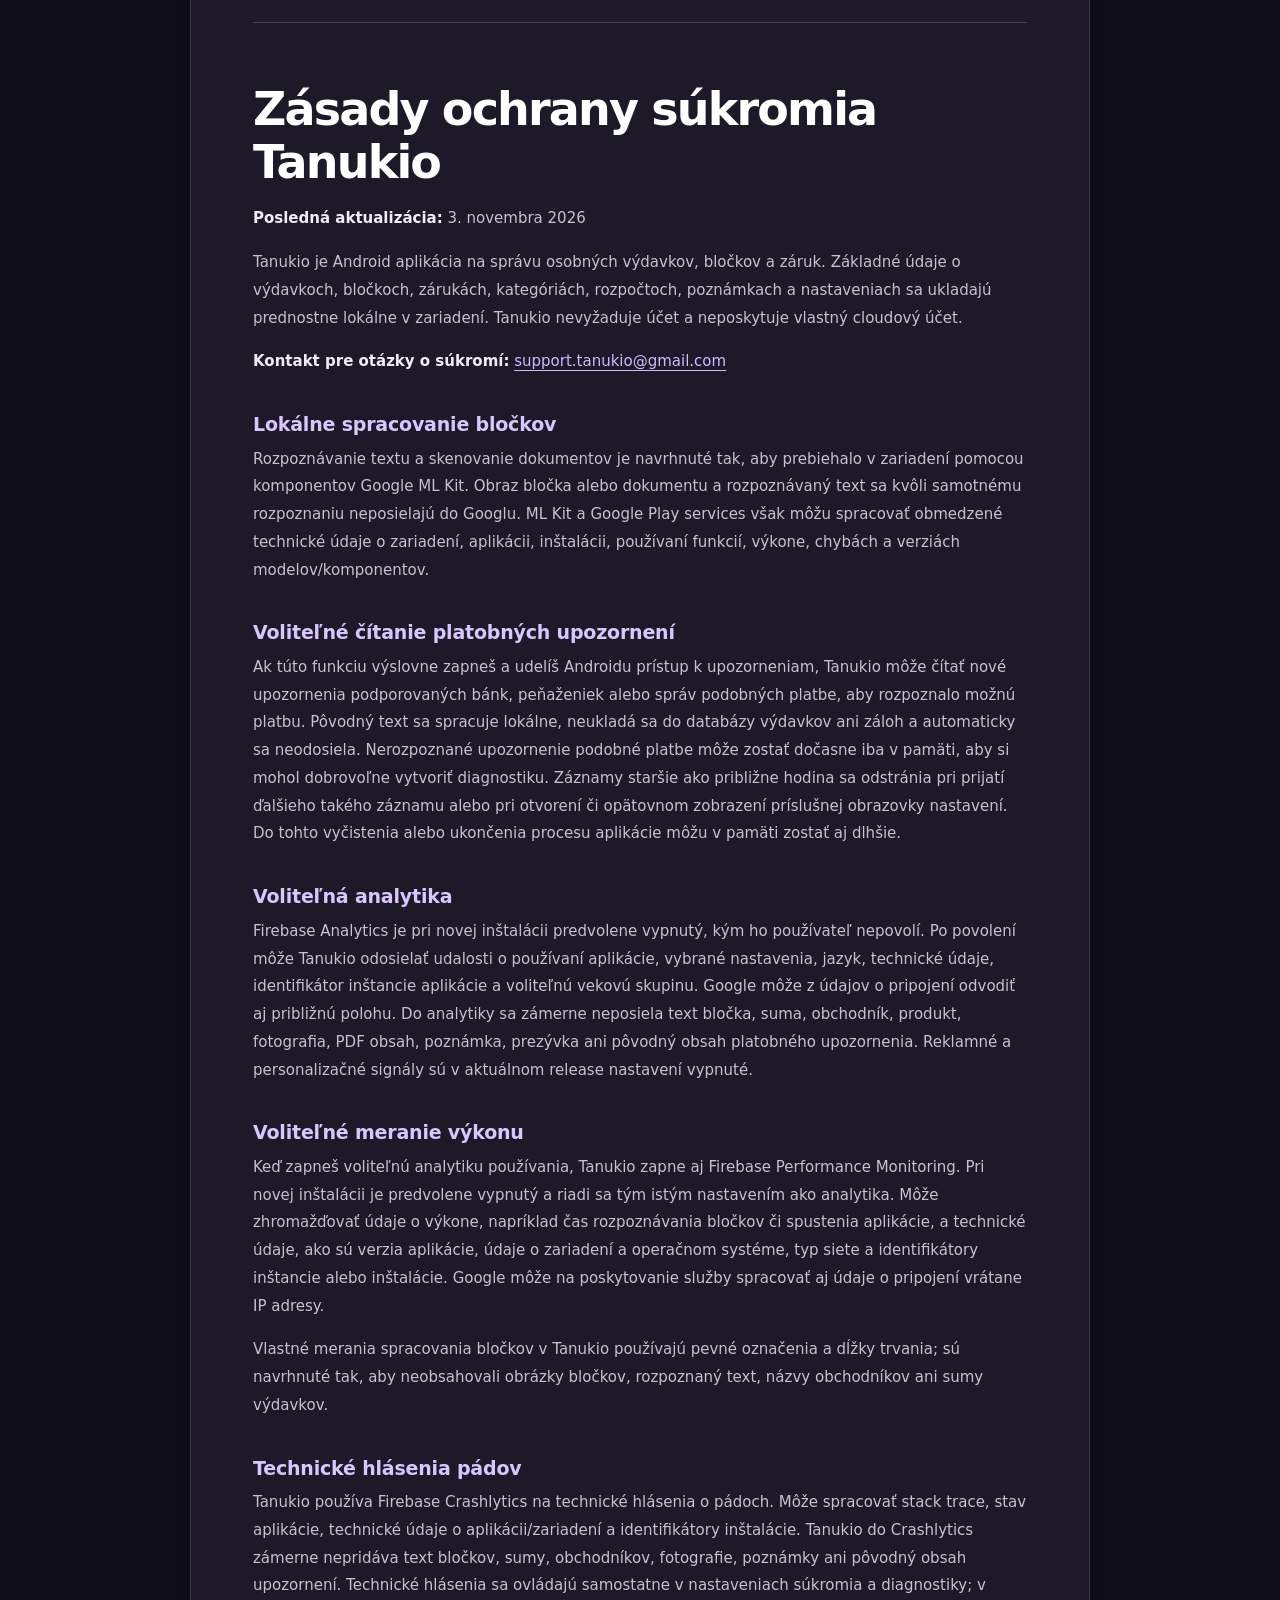
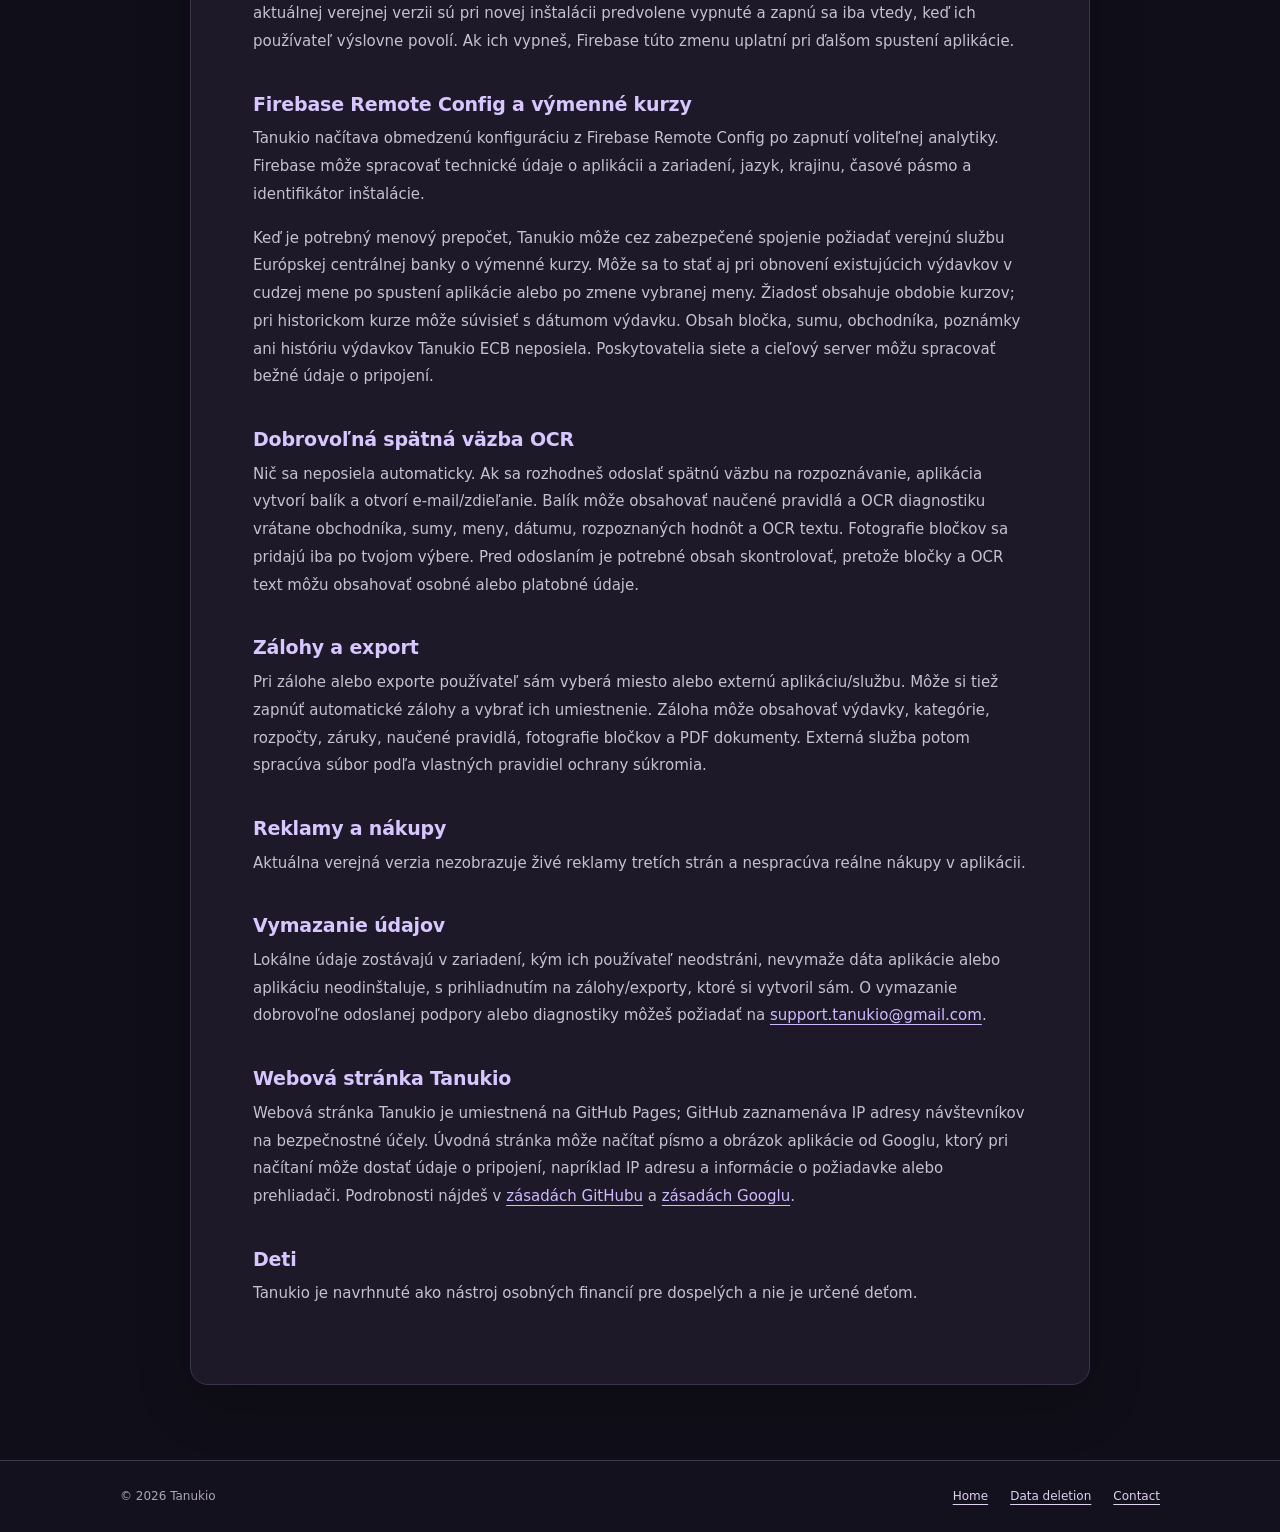
==== commit f09e13c7: "Update privacy disclosures for the public Tanukio release" ====
--- a/index.html
+++ b/index.html
@@ -38,7 +38,7 @@
 <div class="legal-label">✳ &nbsp; Your data, your choice</div>
 <main id="legal-content">
 <h1>Tanukio Privacy Policy</h1>
-<p><strong>Last updated:</strong> 25 August 2026</p>
+<p><strong>Last updated:</strong> 3 November 2026</p>
 
 <p>Tanukio is a personal expense, receipt and warranty management application for Android. This policy explains what information Tanukio processes, what stays on your device, what may be sent to service providers, and what choices you have.</p>
 
@@ -53,23 +53,27 @@
 
 <h2>3. Optional payment-notification recognition</h2>
 <p>If you explicitly enable payment-notification recognition and grant Android notification access, Tanukio can read new notifications from supported banks, wallets and payment-like messages on your device in order to identify possible payments and prepare an expense suggestion for your review.</p>
-<p>The original bank or wallet notification text is processed locally. Tanukio does not store the raw notification text in the expense database or backups and does not automatically upload it. A recent payment-like notification that was not recognized may be kept only temporarily in volatile memory, for up to approximately one hour, so that you can choose to create a diagnostic report.</p>
+<p>The original bank or wallet notification text is processed locally. Tanukio does not store the raw notification text in the expense database or backups and does not automatically upload it. A recent payment-like notification that was not recognized may be kept temporarily in volatile memory so that you can choose to create a diagnostic report. Candidates older than approximately one hour are removed when another candidate is received or when the relevant settings screen is opened or resumed. Until that cleanup or until the app process ends, they may remain in memory longer.</p>
 <p>Tanukio may store privacy-reduced technical metadata about notification recognition locally, such as the source application, Android version, notification style and whether recognition succeeded. When optional usage analytics are enabled, only sanitized categorical diagnostic information may be sent to Firebase Analytics; raw notification text, amounts, balances, merchant names, card/account numbers and locations are not included.</p>
 
 <h2>4. Firebase Analytics — optional</h2>
-<p>Anonymous usage analytics are disabled until you choose to enable them. If enabled, Tanukio uses Google Firebase Analytics to understand how app features and onboarding are used.</p>
+<p>Optional usage analytics are disabled by default on a fresh installation until you choose to enable them. If enabled, Tanukio uses Google Firebase Analytics to understand how app features and onboarding are used.</p>
 <p>Analytics may include app interactions, app language and selected settings, coarse device/locale information, an app-instance identifier and an optional coarse age group if you supplied one. Google Analytics may derive approximate location from network information such as a masked IP address.</p>
 <p>Tanukio is designed not to send receipt text, expense amounts, merchant names, product names, receipt photos, PDF contents, notes, your nickname or raw notification content to Firebase Analytics. Advertising storage, advertising user data and ad-personalization signals are disabled in the current release configuration.</p>
 
+<h2>4a. Firebase Performance Monitoring — optional</h2>
+<p>When you enable optional usage analytics, Tanukio also enables Firebase Performance Monitoring. It is disabled by default on a fresh installation and follows the same analytics setting. It can collect performance measurements, such as the time needed for receipt recognition and app startup, and technical information such as app version, device and operating-system details, network type and app-instance or installation identifiers. Google's service may process network information, including an IP address, to provide the service.</p>
+<p>Tanukio's own receipt-processing performance measurements use fixed labels and durations; they are designed not to include receipt images, recognized text, merchant names or expense amounts.</p>
+
 <h2>5. Technical crash reports</h2>
 <p>Tanukio uses Firebase Crashlytics for technical crash reporting. Crashlytics can process crash stack traces, relevant app state, application/device metadata and installation identifiers needed to diagnose stability problems. Tanukio's diagnostic code is designed not to attach receipt text, expense amounts, merchant names, photos, notes or raw notification contents to Crashlytics reports.</p>
-<p>Technical crash reporting can be controlled from Tanukio's privacy and diagnostics settings. In the current closed-test release it is disabled by default on a fresh install and is enabled only if you explicitly turn on technical crash reports in the app settings.</p>
+<p>Technical crash reporting is controlled separately in Tanukio's privacy and diagnostics settings. In the current public release it is disabled by default on a fresh install and is enabled only if you explicitly turn on technical crash reports. If you turn them off, Firebase applies that change on the next app launch.</p>
 
 <h2>6. Firebase Remote Config</h2>
-<p>Tanukio uses Firebase Remote Config for limited configuration and product experiments. Remote configuration is fetched only after optional anonymous usage analytics are enabled in the current implementation. Firebase may process technical metadata such as app/device information, platform/OS information, language, country, timezone and an installation identifier to provide the service.</p>
+<p>Tanukio uses Firebase Remote Config for limited configuration and product experiments. Remote configuration is fetched only after optional usage analytics are enabled in the current implementation. Firebase may process technical metadata such as app/device information, platform/OS information, language, country, timezone and an installation identifier to provide the service.</p>
 
 <h2>7. Exchange rates</h2>
-<p>If exchange-rate conversion is used, Tanukio may contact the European Central Bank's public exchange-rate service over HTTPS. Tanukio does not send receipt contents, merchant names, notes or your expense history to the ECB. As with any internet request, standard network metadata necessary to serve the request may be processed by the network provider and destination server.</p>
+<p>When currency conversion is needed, Tanukio may contact the European Central Bank's public exchange-rate service over HTTPS. This may also happen when refreshing existing foreign-currency expenses at app startup or after you change the selected currency. Requests include a date range for the rates; a historical request may reflect the date of an expense. Tanukio does not send receipt contents, amounts, merchant names, notes or your expense history to the ECB. Standard network metadata necessary to serve the request may be processed by the network provider and destination server.</p>
 
 <h2>8. Voluntary OCR feedback</h2>
 <p>Tanukio includes an optional feature that lets you prepare feedback intended to improve receipt recognition. Nothing is sent automatically. If you choose to use this feature, Tanukio creates a package on your device and opens a share/email application for you to send it.</p>
@@ -80,16 +84,16 @@
 <p>If a payment notification is not recognized, Tanukio can generate a strongly redacted diagnostic preview on your device. You can review and edit the preview before sharing it. Nothing is sent automatically.</p>
 
 <h2>10. Backup, export and sharing</h2>
-<p>When you create a backup or export, you choose where the resulting file is saved or which external application/service receives it. A Tanukio backup may contain expenses, categories, budgets, warranties, learned rules, receipt images and PDF documents. If you save or share a backup through a third-party cloud storage, email or file-sharing service, that third party processes the file under its own privacy policy.</p>
+<p>When you create a backup or export, you choose where the resulting file is saved or which external application/service receives it. You can also choose to enable automatic backups and select their destination. A Tanukio backup may contain expenses, categories, budgets, warranties, learned rules, receipt images and PDF documents. If you save or share a backup through a third-party cloud storage, email or file-sharing service, that third party processes the file under its own privacy policy.</p>
 
 <h2>11. Advertising and purchases</h2>
-<p>The current closed-test release does not display live third-party advertising and does not process live in-app purchases. If advertising or Google Play Billing is enabled in a future version, this policy and the Google Play Data Safety information will be updated before release.</p>
+<p>The current public release does not display live third-party advertising and does not process live in-app purchases. If advertising or Google Play Billing is enabled in a future version, this policy and the Google Play Data Safety information will be updated before release.</p>
 
 <h2>12. Security</h2>
 <p>Tanukio limits automatic network transmission of financial and receipt content and uses platform/service HTTPS/TLS connections for supported online services. No software can guarantee absolute security, but the app is designed to keep core expense and receipt processing local and to minimize data sent to external services.</p>
 
 <h2>13. Retention and deletion</h2>
-<p>Local app data remains on your device until you delete it, clear the app's data or uninstall the app, subject to Android storage behavior and any backups/exports you created yourself. Temporary raw payment-notification candidates are held only in memory and expire after approximately one hour. Data processed by Google/Firebase services is retained according to the applicable Google/Firebase service terms and retention settings.</p>
+<p>Local app data remains on your device until you delete it, clear the app's data or uninstall the app, subject to Android storage behavior and any backups/exports you created yourself. Temporary raw payment-notification candidates are held only in memory. Candidates older than approximately one hour are removed during the next cleanup described in section 3 or when the app process ends. Data processed by Google/Firebase services is retained according to the applicable Google/Firebase service terms and retention settings.</p>
 <p>For deletion of voluntary feedback previously sent to Tanukio support, contact <a href="mailto:support.tanukio@gmail.com">support.tanukio@gmail.com</a>.</p>
 
 <h2>14. Children</h2>
@@ -98,10 +102,13 @@
 <h2>15. Changes to this policy</h2>
 <p>This policy may be updated when Tanukio's features, service providers or data practices change. The “Last updated” date at the top will be revised when material changes are made.</p>
 
+<h2>16. Tanukio website</h2>
+<p>The Tanukio website is hosted on GitHub Pages; GitHub records visitors' IP addresses for security. The landing page may load fonts and an app screenshot from Google, which can receive network information such as your IP address and request or browser details when those resources load. See the <a href="https://docs.github.com/en/site-policy/privacy-policies/github-general-privacy-statement">GitHub Privacy Statement</a> and <a href="https://policies.google.com/privacy">Google Privacy Policy</a> for information about their practices.</p>
+
 <hr>
 
 <h1 lang="sk">Zásady ochrany súkromia Tanukio</h1>
-<p lang="sk"><strong>Posledná aktualizácia:</strong> 25. augusta 2026</p>
+<p lang="sk"><strong>Posledná aktualizácia:</strong> 3. novembra 2026</p>
 <p lang="sk">Tanukio je Android aplikácia na správu osobných výdavkov, bločkov a záruk. Základné údaje o výdavkoch, bločkoch, zárukách, kategóriách, rozpočtoch, poznámkach a nastaveniach sa ukladajú prednostne lokálne v zariadení. Tanukio nevyžaduje účet a neposkytuje vlastný cloudový účet.</p>
 <p lang="sk"><strong>Kontakt pre otázky o súkromí:</strong> <a href="mailto:support.tanukio@gmail.com">support.tanukio@gmail.com</a></p>
 
@@ -109,25 +116,36 @@
 <p lang="sk">Rozpoznávanie textu a skenovanie dokumentov je navrhnuté tak, aby prebiehalo v zariadení pomocou komponentov Google ML Kit. Obraz bločka alebo dokumentu a rozpoznávaný text sa kvôli samotnému rozpoznaniu neposielajú do Googlu. ML Kit a Google Play services však môžu spracovať obmedzené technické údaje o zariadení, aplikácii, inštalácii, používaní funkcií, výkone, chybách a verziách modelov/komponentov.</p>
 
 <h2 lang="sk">Voliteľné čítanie platobných upozornení</h2>
-<p lang="sk">Ak túto funkciu výslovne zapneš a udelíš Androidu prístup k upozorneniam, Tanukio môže čítať nové upozornenia podporovaných bánk, peňaženiek alebo správ podobných platbe, aby rozpoznalo možnú platbu. Pôvodný text sa spracuje lokálne, neukladá sa do databázy výdavkov ani záloh a automaticky sa neodosiela. Nerozpoznané upozornenie podobné platbe môže zostať dočasne iba v pamäti, približne najviac jednu hodinu, aby si mohol dobrovoľne vytvoriť diagnostiku.</p>
+<p lang="sk">Ak túto funkciu výslovne zapneš a udelíš Androidu prístup k upozorneniam, Tanukio môže čítať nové upozornenia podporovaných bánk, peňaženiek alebo správ podobných platbe, aby rozpoznalo možnú platbu. Pôvodný text sa spracuje lokálne, neukladá sa do databázy výdavkov ani záloh a automaticky sa neodosiela. Nerozpoznané upozornenie podobné platbe môže zostať dočasne iba v pamäti, aby si mohol dobrovoľne vytvoriť diagnostiku. Záznamy staršie ako približne hodina sa odstránia pri prijatí ďalšieho takého záznamu alebo pri otvorení či opätovnom zobrazení príslušnej obrazovky nastavení. Do tohto vyčistenia alebo ukončenia procesu aplikácie môžu v pamäti zostať aj dlhšie.</p>
 
 <h2 lang="sk">Voliteľná analytika</h2>
-<p lang="sk">Firebase Analytics je vypnutý, kým ho používateľ nepovolí. Po povolení môže Tanukio odosielať anonymizované udalosti o používaní aplikácie, vybrané nastavenia, jazyk, hrubé technické údaje a voliteľnú vekovú skupinu. Do analytiky sa zámerne neposiela text bločka, suma, obchodník, produkt, fotografia, PDF obsah, poznámka, prezývka ani pôvodný obsah platobného upozornenia. Reklamné a personalizačné signály sú v aktuálnom release nastavení vypnuté.</p>
+<p lang="sk">Firebase Analytics je pri novej inštalácii predvolene vypnutý, kým ho používateľ nepovolí. Po povolení môže Tanukio odosielať udalosti o používaní aplikácie, vybrané nastavenia, jazyk, technické údaje, identifikátor inštancie aplikácie a voliteľnú vekovú skupinu. Google môže z údajov o pripojení odvodiť aj približnú polohu. Do analytiky sa zámerne neposiela text bločka, suma, obchodník, produkt, fotografia, PDF obsah, poznámka, prezývka ani pôvodný obsah platobného upozornenia. Reklamné a personalizačné signály sú v aktuálnom release nastavení vypnuté.</p>
+
+<h2 lang="sk">Voliteľné meranie výkonu</h2>
+<p lang="sk">Keď zapneš voliteľnú analytiku používania, Tanukio zapne aj Firebase Performance Monitoring. Pri novej inštalácii je predvolene vypnutý a riadi sa tým istým nastavením ako analytika. Môže zhromažďovať údaje o výkone, napríklad čas rozpoznávania bločkov či spustenia aplikácie, a technické údaje, ako sú verzia aplikácie, údaje o zariadení a operačnom systéme, typ siete a identifikátory inštancie alebo inštalácie. Google môže na poskytovanie služby spracovať aj údaje o pripojení vrátane IP adresy.</p>
+<p lang="sk">Vlastné merania spracovania bločkov v Tanukio používajú pevné označenia a dĺžky trvania; sú navrhnuté tak, aby neobsahovali obrázky bločkov, rozpoznaný text, názvy obchodníkov ani sumy výdavkov.</p>
 
 <h2 lang="sk">Technické hlásenia pádov</h2>
-<p lang="sk">Tanukio používa Firebase Crashlytics na technické hlásenia o pádoch. Môže spracovať stack trace, stav aplikácie, technické údaje o aplikácii/zariadení a identifikátory inštalácie. Tanukio do Crashlytics zámerne nepridáva text bločkov, sumy, obchodníkov, fotografie, poznámky ani pôvodný obsah upozornení. Technické hlásenia sa dajú ovládať v nastaveniach súkromia a diagnostiky; v aktuálnej verzii pre uzavreté testovanie sú pri novej inštalácii predvolene vypnuté a zapnú sa iba vtedy, keď ich používateľ výslovne povolí v nastaveniach.</p>
+<p lang="sk">Tanukio používa Firebase Crashlytics na technické hlásenia o pádoch. Môže spracovať stack trace, stav aplikácie, technické údaje o aplikácii/zariadení a identifikátory inštalácie. Tanukio do Crashlytics zámerne nepridáva text bločkov, sumy, obchodníkov, fotografie, poznámky ani pôvodný obsah upozornení. Technické hlásenia sa ovládajú samostatne v nastaveniach súkromia a diagnostiky; v aktuálnej verejnej verzii sú pri novej inštalácii predvolene vypnuté a zapnú sa iba vtedy, keď ich používateľ výslovne povolí. Ak ich vypneš, Firebase túto zmenu uplatní pri ďalšom spustení aplikácie.</p>
+
+<h2 lang="sk">Firebase Remote Config a výmenné kurzy</h2>
+<p lang="sk">Tanukio načítava obmedzenú konfiguráciu z Firebase Remote Config po zapnutí voliteľnej analytiky. Firebase môže spracovať technické údaje o aplikácii a zariadení, jazyk, krajinu, časové pásmo a identifikátor inštalácie.</p>
+<p lang="sk">Keď je potrebný menový prepočet, Tanukio môže cez zabezpečené spojenie požiadať verejnú službu Európskej centrálnej banky o výmenné kurzy. Môže sa to stať aj pri obnovení existujúcich výdavkov v cudzej mene po spustení aplikácie alebo po zmene vybranej meny. Žiadosť obsahuje obdobie kurzov; pri historickom kurze môže súvisieť s dátumom výdavku. Obsah bločka, sumu, obchodníka, poznámky ani históriu výdavkov Tanukio ECB neposiela. Poskytovatelia siete a cieľový server môžu spracovať bežné údaje o pripojení.</p>
 
 <h2 lang="sk">Dobrovoľná spätná väzba OCR</h2>
 <p lang="sk">Nič sa neposiela automaticky. Ak sa rozhodneš odoslať spätnú väzbu na rozpoznávanie, aplikácia vytvorí balík a otvorí e-mail/zdieľanie. Balík môže obsahovať naučené pravidlá a OCR diagnostiku vrátane obchodníka, sumy, meny, dátumu, rozpoznaných hodnôt a OCR textu. Fotografie bločkov sa pridajú iba po tvojom výbere. Pred odoslaním je potrebné obsah skontrolovať, pretože bločky a OCR text môžu obsahovať osobné alebo platobné údaje.</p>
 
 <h2 lang="sk">Zálohy a export</h2>
-<p lang="sk">Pri zálohe alebo exporte používateľ sám vyberá miesto alebo externú aplikáciu/službu. Záloha môže obsahovať výdavky, kategórie, rozpočty, záruky, naučené pravidlá, fotografie bločkov a PDF dokumenty. Externá služba potom spracúva súbor podľa vlastných pravidiel ochrany súkromia.</p>
+<p lang="sk">Pri zálohe alebo exporte používateľ sám vyberá miesto alebo externú aplikáciu/službu. Môže si tiež zapnúť automatické zálohy a vybrať ich umiestnenie. Záloha môže obsahovať výdavky, kategórie, rozpočty, záruky, naučené pravidlá, fotografie bločkov a PDF dokumenty. Externá služba potom spracúva súbor podľa vlastných pravidiel ochrany súkromia.</p>
 
 <h2 lang="sk">Reklamy a nákupy</h2>
-<p lang="sk">Aktuálna closed-test verzia nezobrazuje živé reklamy tretích strán a nespracúva reálne nákupy v aplikácii.</p>
+<p lang="sk">Aktuálna verejná verzia nezobrazuje živé reklamy tretích strán a nespracúva reálne nákupy v aplikácii.</p>
 
 <h2 lang="sk">Vymazanie údajov</h2>
 <p lang="sk">Lokálne údaje zostávajú v zariadení, kým ich používateľ neodstráni, nevymaže dáta aplikácie alebo aplikáciu neodinštaluje, s prihliadnutím na zálohy/exporty, ktoré si vytvoril sám. O vymazanie dobrovoľne odoslanej podpory alebo diagnostiky môžeš požiadať na <a href="mailto:support.tanukio@gmail.com">support.tanukio@gmail.com</a>.</p>
+
+<h2 lang="sk">Webová stránka Tanukio</h2>
+<p lang="sk">Webová stránka Tanukio je umiestnená na GitHub Pages; GitHub zaznamenáva IP adresy návštevníkov na bezpečnostné účely. Úvodná stránka môže načítať písmo a obrázok aplikácie od Googlu, ktorý pri načítaní môže dostať údaje o pripojení, napríklad IP adresu a informácie o požiadavke alebo prehliadači. Podrobnosti nájdeš v <a href="https://docs.github.com/en/site-policy/privacy-policies/github-general-privacy-statement">zásadách GitHubu</a> a <a href="https://policies.google.com/privacy">zásadách Googlu</a>.</p>
 
 <h2 lang="sk">Deti</h2>
 <p lang="sk">Tanukio je navrhnuté ako nástroj osobných financií pre dospelých a nie je určené deťom.</p>
